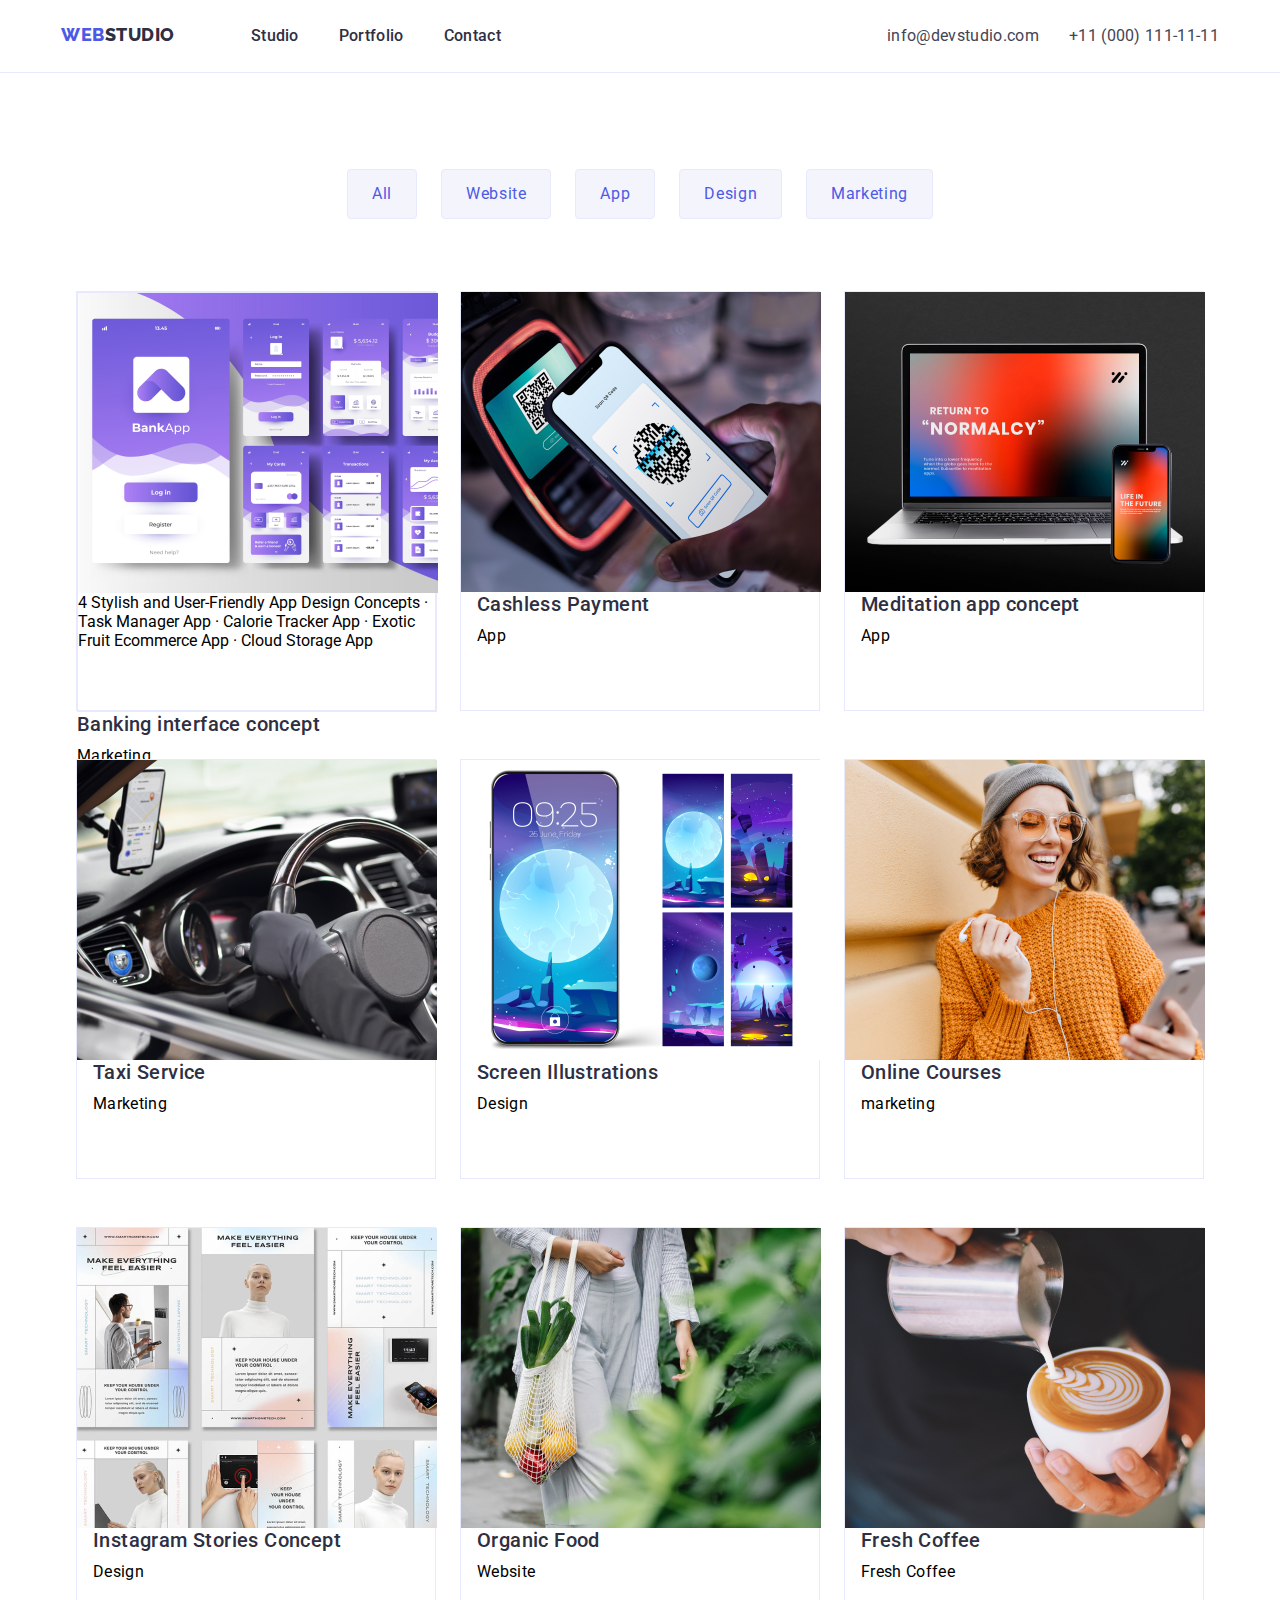
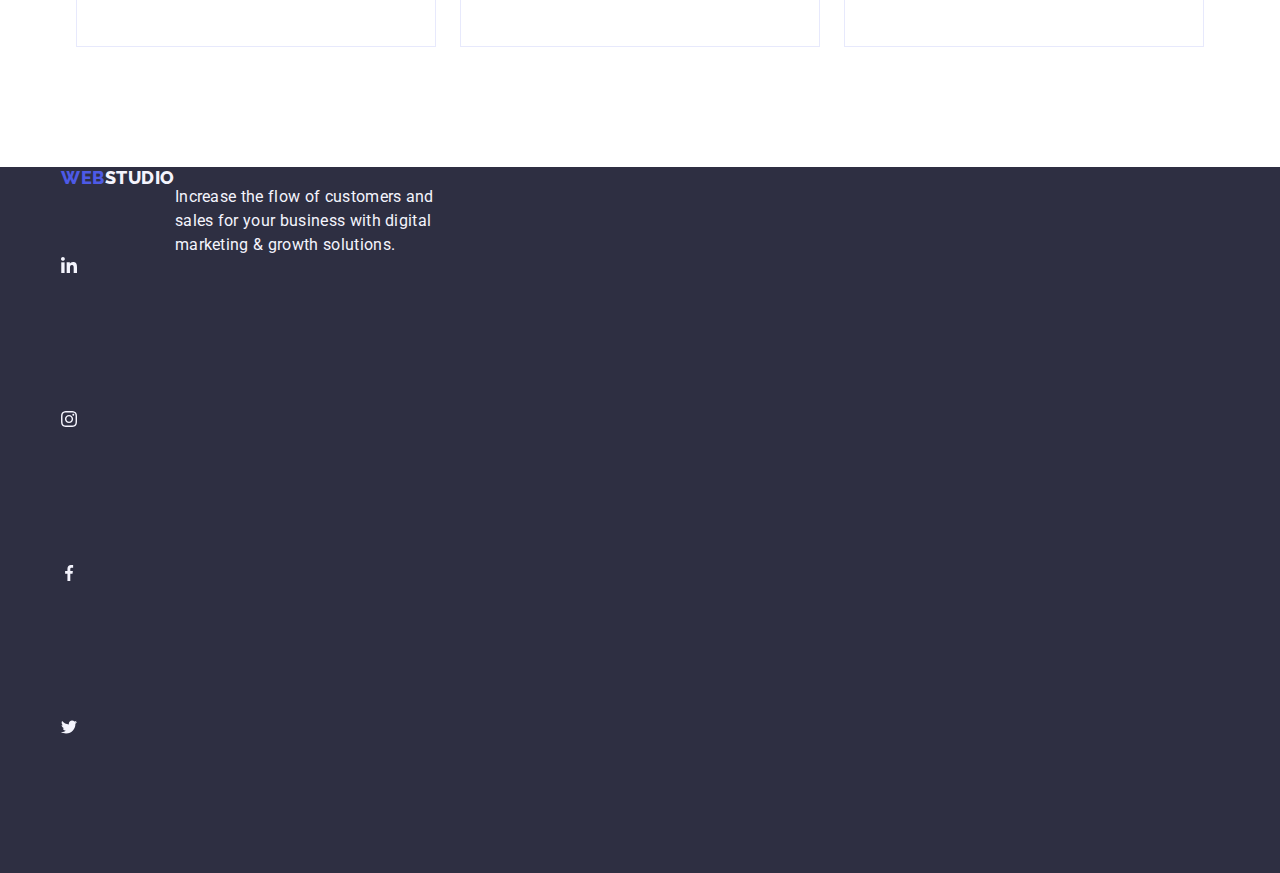
==== portfolio.html @ 11d5bf64 "customer img" ====
<!DOCTYPE html>
<html lang="en">
    <head>
        <meta charset="UTF-8">
        <meta name="web company" content="awesomewebsite">
        <link rel="preconnect" href="https://fonts.googleapis.com">
        <link rel="preconnect" href="https://fonts.gstatic.com" crossorigin>
        <link href="https://fonts.googleapis.com/css2?family=Raleway:wght@800&family=Roboto:wght@400;500;700;900&display=swap" rel="stylesheet">
        <link rel="stylesheet" href="./css/styles.css">
        <link rel="stylesheet" href="https://cdnjs.cloudflare.com/ajax/libs/modern-normalize/2.0.0/modern-normalize.min.css" integrity="sha512-4xo8blKMVCiXpTaLzQSLSw3KFOVPWhm/TRtuPVc4WG6kUgjH6J03IBuG7JZPkcWMxJ5huwaBpOpnwYElP/m6wg==" crossorigin="anonymous" referrerpolicy="no-referrer" />
        <title>webcompany</title>
    </head>
    <body>
        <header class="nav-bar">
            <div class="container navcontainer">
                <nav>
                    <a href="./index.html" class="logo"><span class="web">WEB</span>STUDIO</a>
                    <ul class="nav-list">
                        <li class="nav-item"><a class="nav-item-link" href="./index.html">studio</a></li>
                        <li class="nav-item"><a class="nav-item-link" href="./portfolio.html">portfolio</a></li>
                        <li class="nav-item"><a class="nav-item-link" href="/">contact</a></li>
                    </ul>
                </nav>
                <address class="address">
                    <ul class="address-list">
                        <li class="address-item"><a class="address-item-link" href="mailto:info@devstudio.com">info@devstudio.com</a></li>
                        <li class="address-item"><a class="address-item-link" href="tel:+11000111-11-11">+11 (000) 111-11-11</a></li>
                    </ul>
                </address>
            </div>   
        </header>
        <main>
            <section class="section filter">
                <div class="container">
                    <h2 hidden class="filter-title">filter</h2>
                    <ul class="filter-list">
                        <li class="filter-list-item"><button class="filter-list-item-button">All</button></li>
                        <li class="filter-list-item"><button class="filter-list-item-button">Website</button></li>
                        <li class="filter-list-item"><button class="filter-list-item-button">App</button></li>
                        <li class="filter-list-item"><button class="filter-list-item-button">Design</button></li>
                        <li class="filter-list-item"><button class="filter-list-item-button">Marketing</button></li>
                    </ul>
                </div>
            </section>
            <section class="section demo">
                <div class="container">
                    <ul class="demo-list">
                        <li class="demo-list-item">
                            <div class="demo-list-item">
                                <img class="demo-list-item-pictures" src="./images/imgbanking-app-concept.jpg" alt="banking imgbanking-app-concept">
                                <div class="portfolio-overlay-text">
                                <p>4 Stylish and User-Friendly App Design Concepts · Task Manager App · Calorie Tracker App · Exotic Fruit Ecommerce App · Cloud Storage App</p>
                                </div>
                            </div>
                            <div>
                                <h3 class="demo-list-item-title">Banking interface concept</h3>
                                <p class="demo-list-item-subtitle">Marketing</p>
                            </div>
                        </li>
                        <li class="demo-list-item">
                            <img class="demo-list-item-pictures" src="./images/imgcashless-payment.jpg" alt="cashless imgcashless-payment">
                            <div class="demo-list-item-card">
                                <h3 class="demo-list-item-title">Cashless Payment</h3>
                                <p class="demo-list-item-subtitle">App</p>
                            </div>
                        </li>
                        <li class="demo-list-item">
                            <img class="demo-list-item-pictures" src="./images/imgmeditation.jpg" alt="meditation imgmeditation">
                            <div class="demo-list-item-card">
                                <h3 class="demo-list-item-title">Meditation app concept</h3>
                                <p class="demo-list-item-subtitle">App</p>
                            </div>
                        </li>
                        <li class="demo-list-item">
                            <img class="demo-list-item-pictures" src="./images/imgtaxi-service.jpg" alt="Taxi imgtaxi-service">
                            <div class="demo-list-item-card">
                                <h3 class="demo-list-item-title">Taxi Service</h3>
                                <p class="demo-list-item-subtitle">Marketing</p>
                            </div>
                        </li>
                        <li class="demo-list-item">
                            <img class="demo-list-item-pictures" src="./images/imgscreen-illustrationx.jpg" alt="Screen imgscreen-illustrationx">
                            <div class="demo-list-item-card">
                                <h3 class="demo-list-item-title">Screen Illustrations</h3>
                                <p class="demo-list-item-subtitle">Design</p>
                            </div>   
                        </li>
                        <li class="demo-list-item">
                            <img class="demo-list-item-pictures" src="./images/imgonline-courses.jpg" alt="courses imgonline-courses">
                            <div class="demo-list-item-card">
                                <h3 class="demo-list-item-title">Online Courses</h3>
                                <p class="demo-list-item-subtitle">marketing</p>
                            </div>  
                        </li>
                        <li class="demo-list-item">
                            <img class="demo-list-item-pictures" src="./images/imginstagram-stories.jpg" alt="instagram imginstagram-stories">
                            <div class="demo-list-item-card">
                                <h3 class="demo-list-item-title">Instagram Stories Concept</h3>
                                <p class="demo-list-item-subtitle">Design</p>
                            </div>
                        </li>
                        <li class="demo-list-item">
                            <img class="demo-list-item-pictures" src="./images/imgorganic-food.jpg" alt="food imgorganic-food">
                            <div class="demo-list-item-card">
                                <h3 class="demo-list-item-title">Organic Food</h3>
                                <p class="demo-list-item-subtitle">Website</p>
                            </div>
                        </li>
                        <li class="demo-list-item">
                            <img class="demo-list-item-pictures" src="./images/imgfresh-coffee.jpg" alt="coffee imgfresh-coffee">
                            <div class="demo-list-item-card">
                                <h3 class="demo-list-item-title">Fresh Coffee</h3>
                                <p class="demo-list-item-subtitle">Fresh Coffee</p>
                            </div>
                        </li>
                    </ul>
                </div>
            </section>
        </main>
        <footer>
            <div class="container footer-container">
                <a href="/index.html" class="logo-lower"><span class="web">WEB</span>STUDIO</a>
                <p class="footer-content">Increase the flow of customers and sales for your business with digital marketing & growth solutions.</p>
            </div>
            <div class="container footer-container-socialmedia">
                <div class="container footer-container-socialmedia">
                    <ul class="icon-list-item-icon">
                        <li><svg class="icon-list-item-icon socmed-icon linkedin"><use href="./images/icons.svg#linkedin"></use></svg></li>
                        <li><svg class="icon-list-item-icon socmed-icon instagram"><use href="./images/icons.svg#instagram"></use></svg></li>
                        <li><svg class="icon-list-item-icon socmed-icon facebook"><use href="./images/icons.svg#facebook"></use></svg></li>
                        <li><svg class="icon-list-item-icon socmed-icon twitter"><use href="./images/icons.svg#twitter"></use></svg></li>
                    </ul>
                </div>
        </footer>
    </body>
</html>
---- css/styles.css ----
*,*::before,*::after {
    margin: 0px;
    padding: 0px;
    border: 0px;
    box-sizing: border-box;}
:root {
    --iris:#4D5AE5;
    --ocean:#404BBF;
    --navyblue:#2E2F42;
    --green:#31D0AA;
    --slate:#434455;
    --light-slate:#8E8F99;
    --cornflower:#E7E9FC;
    --cloud:#F4F4FD;
    --navy-blue-modal:#2E2F4266;
    --grey:#2E2F42B2;
    --white:#FFFFFF;
    --dairy:#FCFCFC;}
body {
    font-family: 'roboto',sans-serif;}
nav {
    display: flex;
    gap: 76px;
}
address {
    font-style: normal}
ul {
    list-style-type: none;
    margin: 0;
    padding: 0;}
button {
    font-family: inherit;
    border:unset;
    outline: none;
    cursor: pointer;}
img {
    display: block;}
a {
    text-decoration: none;}
.container {
    width: 1158px;
    margin: 0 auto;}
section {
    padding-bottom: 120px;}
.logo {
    color: var(--navyblue);
    font-family: 'Raleway',sans-serif;
    font-size: 18px;
    font-style: normal;
    font-weight: 800;
    line-height: 21px; /* 116.667% */
    letter-spacing: 0.54px;
    text-transform: uppercase;}
.logo-lower {
    color: var(--cloud);
    font-family: 'Raleway',sans-serif;
    font-size: 18px;
    font-style: normal;
    font-weight: 800;
    line-height: 21px; /* 116.667% */
    letter-spacing: 0.54px;
    text-transform: uppercase;}
.web {
    color: var(--iris)}
.nav-bar {
    padding: 24px;
    border-bottom: 1px solid var(--cornflower);
}
.navcontainer {
    display: flex;
    justify-content: space-between;

}
.nav-list {
    display:inline-flex;
    gap: 40px;
}
 .nav-item {
    text-transform: capitalize;}
.nav-item-link:hover, .nav-item-link:focus, .nav-item-link:active, .address-item-link:hover, .address-item-link:focus, .address-item-link:active {
    color: var(--ocean);}
.nav-item-link {
    color: var(--navyblue);
    font-size: 16px;
    font-weight: 500;
    line-height: 24px; /* 150% */
    letter-spacing: 0.32px;}
.address-list {
    display:inline-flex;
    gap: 30px;
}
.address-item-link {
    color: var(--slate);
    font-size: 16px;
    line-height: 24px; /* 150% */
    letter-spacing: 0.32px;}
.section-hero {
    display:flex;
    background-image: url("/images/hero-bg.jpeg");
    background-size: 100%;
    background-repeat: no-repeat;
    background-position: center;
    flex-shrink: 0;
    padding: 120px;
}
.hero-title {
    color: var(--white);
    text-align: center;
    font-size: 56px;
    font-weight: 700;
    line-height: 60px; /* 107.143% */
    letter-spacing: 1.12px;
    margin-bottom: 48px;}
.hero-button{
    display:block;
    margin: 0 auto;
    background: var(--iris);
    color: var(--white);
    font-size: 16px;
    line-height: 24px;
    letter-spacing: 0.64px;
    cursor: pointer;
    border-radius: 4px;
    box-shadow: 0px 4px 4px 0px rgba(0, 0, 0, 0.15);
    padding : 16px 32px}
.hero-button:hover {
    background-color: var(--ocean);}
.hero-button:focus {
    background-color: var(--ocean);}
.feature-section {
    width: 1440px;
    height: 2592px;
    padding-top:120px;
}
.features-list {
    margin-top: 120px;
    display: flex;
    justify-content: space-between;
    gap: 8px;

}
.features-list-item{
    width: 264px;
    flex-direction: column;
    align-items: flex-start;
}
.features-list-item-container{
    background-color: var(--cloud);
    display: flex;
    justify-content: center;
    align-items: center;
    width: 264px;
    height: 112px;
    flex-shrink: 0;
    gap: 8px;
    border-radius: 4px;
}
.features-list-item-icon {
    width: 64px;
    height: 64px;
    background-color: var(--cloud);
}
.features-list-item-title, .ourteam-list-item-title, .demo-list-item-title {
    color: var(--navyblue);
    font-size: 20px;
    font-weight: 500;
    line-height: 24px; /* 120% */
    letter-spacing: 0.4px;
    margin-bottom: 8px;
}
.features-list-item-subtitle, .ourteam-list-item-subtitle, .demo-list-item-subtitle {
    color: var(--slate);
    font-size: 16px;
    line-height: 24px; /* 150% */
    letter-spacing: 0.32px;
}
.section-services {
    width: 1440px;
    padding: 120px;
}
.services-title {
    color: var(--navyblue);
    text-align: center;
    font-size: 36px;
    font-weight: 700;
    line-height: 40px; /* 111.111% */
    letter-spacing: 0.72px;
    text-transform: capitalize;
}
.services-list-pictures {
    display: flex;
    justify-content: space-between;
    gap: 24px;
    margin-top: 112px;
}
.services-list-pictures-item {
    width: 360px;
    height: 300px;
}
.ourteam {
    background-color: var(--cloud);
    padding: 120px;
}
.ourteam-title {
    color: var(--navyblue);
    text-align: center;
    font-size: 36px;
    font-weight: 700;
    line-height: 40px; /* 111.111% */
    letter-spacing: 0.72px;
    text-transform: capitalize;
}
.ourteam-list {
    display: flex;
    justify-content: space-between;
    margin-top: 72px;
    gap: 24px;
}
.ourteam-list-item-card {
    display: flex;
    flex-direction: column;
    justify-content: center;
    align-items: center;
    gap: 8px;
    padding-top: 32px;
    padding-bottom: 32px;
    border-radius: 0px 0px 4px 4px;
}
.ourteam-list-item{
    background-color: var(--white);
}
.ourteam-list-item-icon{
    display:flex;
    justify-content: space-evenly;
    width: 264px;
    margin-top: 24px;
    
}
.ourteam-list-item-icon-socmed-icon-svg{
    display:flex;
    justify-content: center;
    align-items: center;
    background-color: var(--iris);
    flex-shrink: 0;
    width: 40px;
    height: 40px;
    border-radius: 50%;
}
.ourteam-list-item-icon-socmed-icon-svg:hover{
    background-color: var(--ocean);
}
.ourteam-list-item-icon-socmed-icon{
    display: flex;
    justify-content: center;
    align-items: center;
    width: 16px;
    height: 16px;
}
.ourcustomers-title {
    color: var(--navyblue);
    text-align: center;
    font-size: 36px;
    font-weight: 700;
    line-height: 40px; /* 111.111% */
    letter-spacing: 0.72px;
    text-transform: capitalize;
}
.ourcustomers-list-item {
    display: inline;
    justify-content: space-between;
    margin-top: 72px;
    gap: 24px;
    background-color: var(--cloud);
}
.ourcustomers-list-item-icons{
    width: 188px;
    height: 66px;
    background-color: var(--navy-blue-modal);

}
.filter {
    padding: 96px 0 72px;
}
.filter-list {
    text-transform: capitalize;
    list-style-type: none;
    display:flex;
    align-content: center;
    justify-content: center;
    gap: 24px;
}
.filter-list-item button{
    background-color: var(--cloud);
    color: var(--iris);
    font-size: 16px;
    line-height: 24px;
    letter-spacing: 0.64px;
    padding: 12px 24px;
    cursor: pointer;
    border: 1px solid var(--cornflower);
    border-radius: 4px;
    box-shadow: black;
}
.filter-list-item button:hover, .filter-list-item .hero-button:focus {
    background-color: var(--ocean);
    color: var(--white);
    border: 1px solid var(--ocean);
}
.demo {
    background-color: var(--white)
    padding-top 0;
}
.demo-list {
    display: flex;
    flex-wrap: wrap;
    justify-content: center;
    column-gap: 24px;
    row-gap: 48px;

}
.demo-list-item {
    width: 360px;
    height: 420px;
    padding-bottom: 0px;
    gap: 32px;
    flex-shrink: 0;
    border: 1px solid var(--cornflower);
}
.demo-list-item-card{
    background-color: var(--white);
    flex-direction: column;
    align-items: flex-start;
    align-self: stretch;
    padding: 0 16px;

}
.demo-list-item-pictures {
    width: 360px;
}
.portfolio-overlay-text::before{

}
.portfolio-overlay-text::after{
    
}
.demo-list-item-subtitle {
    color: var(--SLATE);
    font-size: 16px;
    font-weight: 400;
    line-height: 24px; /* 150% */
    letter-spacing: 0.32px;
}
footer {
    margin: 100px o;
    background-color: var(--navyblue);
}
.footer-container {
    display:flex;
    flex-shrink: 0;
}
.footer-content {
    width: 264px;
    margin-top: 17.5px;
    color: var(--cloud);
    font-size: 16px;
    line-height: 24px; /* 150% */
    letter-spacing: 0.32px;
}
.footer-content-right{
    padding-left:120px;
    width: 264px;
    margin-top: 17.5px;
    color: var(--cloud);
    font-size: 16px;
    line-height: 24px; /* 150% */
    letter-spacing: 0.32px;
}
.footer-icon-list-item-icon{
    display:flex;
    justify-content: space-evenly;
    width: 264px;
    margin-top: 24px;
}
.footer-icon-list-item-icon-svg{
    display:flex;
    justify-content: center;
    align-items: center;
    background-color: var(--iris);
    flex-shrink: 0;
    width: 40px;
    height: 40px;
    border-radius: 50%;
}
.footer-list-item-icon-socmed-icon{
    background-color: var(--iris);
    width: 16px;
    height: 16px;
    flex-shrink: 0;
}
.footer-list-item-icon-socmed-icon:hover{
    background-color: var(--green);
}
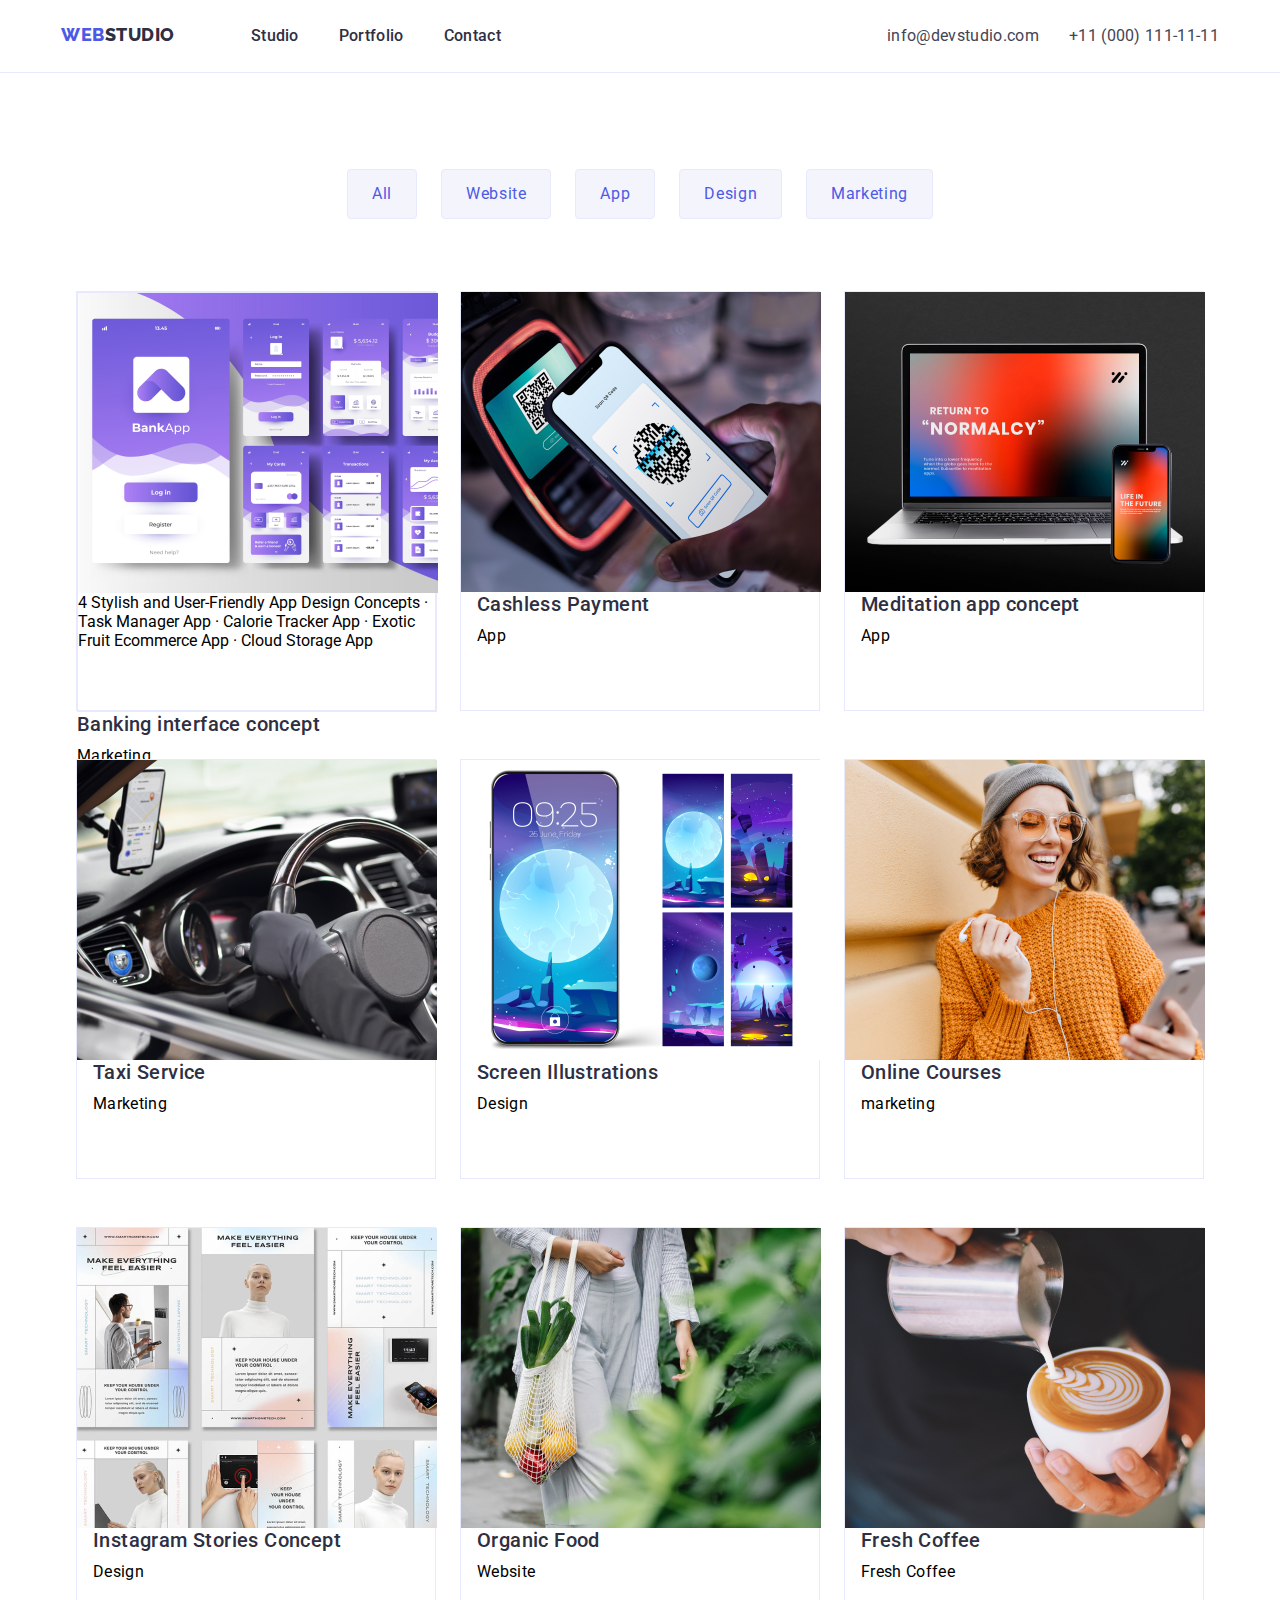
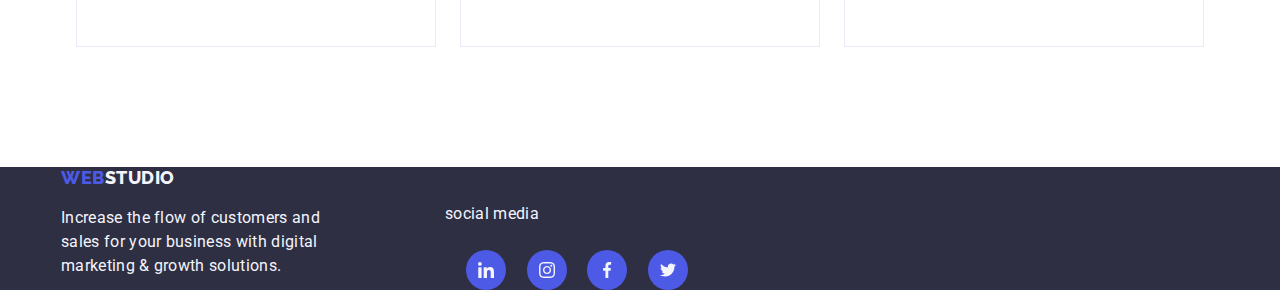
==== commit 177f7ed4: "footer img fix" ====
--- a/portfolio.html
+++ b/portfolio.html
@@ -119,18 +119,21 @@
         </main>
         <footer>
             <div class="container footer-container">
-                <a href="/index.html" class="logo-lower"><span class="web">WEB</span>STUDIO</a>
-                <p class="footer-content">Increase the flow of customers and sales for your business with digital marketing & growth solutions.</p>
+                <div class="footer-content-left">                
+                    <a href="/index.html" class="logo-lower"><span class="web">WEB</span>STUDIO</a>
+                    <p class="footer-content">Increase the flow of customers and sales for your business with digital marketing & growth solutions.</p>
+                </div>
+                <div class="footer-content-right">
+                    <p class="footer-content content-right">social media</p>
+                    <ul class="footer-icon-list-item-icon">
+                        <li><div class="footer-icon-list-item-icon-svg linkedin"><svg class="footer-list-item-icon-socmed-icon linkedin"><use href="./images/icons.svg#linkedin"></use></svg></div></li>
+                        <li><div class="footer-icon-list-item-icon-svg instagram"><svg class="footer-list-item-icon-socmed-icon instagram"><use href="./images/icons.svg#instagram"></use></svg></div></li>
+                        <li><div class="footer-icon-list-item-icon-svg facebook"><svg class="footer-list-item-icon-socmed-icon facebook"><use href="./images/icons.svg#facebook"></use></svg></div></li>
+                        <li><div class="footer-icon-list-item-icon-svg twitter"><svg class="footer-list-item-icon-socmed-icon twitter"><use href="./images/icons.svg#twitter"></use></svg></div></li>
+                    </ul>
+    
+                </div>
             </div>
-            <div class="container footer-container-socialmedia">
-                <div class="container footer-container-socialmedia">
-                    <ul class="icon-list-item-icon">
-                        <li><svg class="icon-list-item-icon socmed-icon linkedin"><use href="./images/icons.svg#linkedin"></use></svg></li>
-                        <li><svg class="icon-list-item-icon socmed-icon instagram"><use href="./images/icons.svg#instagram"></use></svg></li>
-                        <li><svg class="icon-list-item-icon socmed-icon facebook"><use href="./images/icons.svg#facebook"></use></svg></li>
-                        <li><svg class="icon-list-item-icon socmed-icon twitter"><use href="./images/icons.svg#twitter"></use></svg></li>
-                    </ul>
-                </div>
         </footer>
     </body>
 </html>
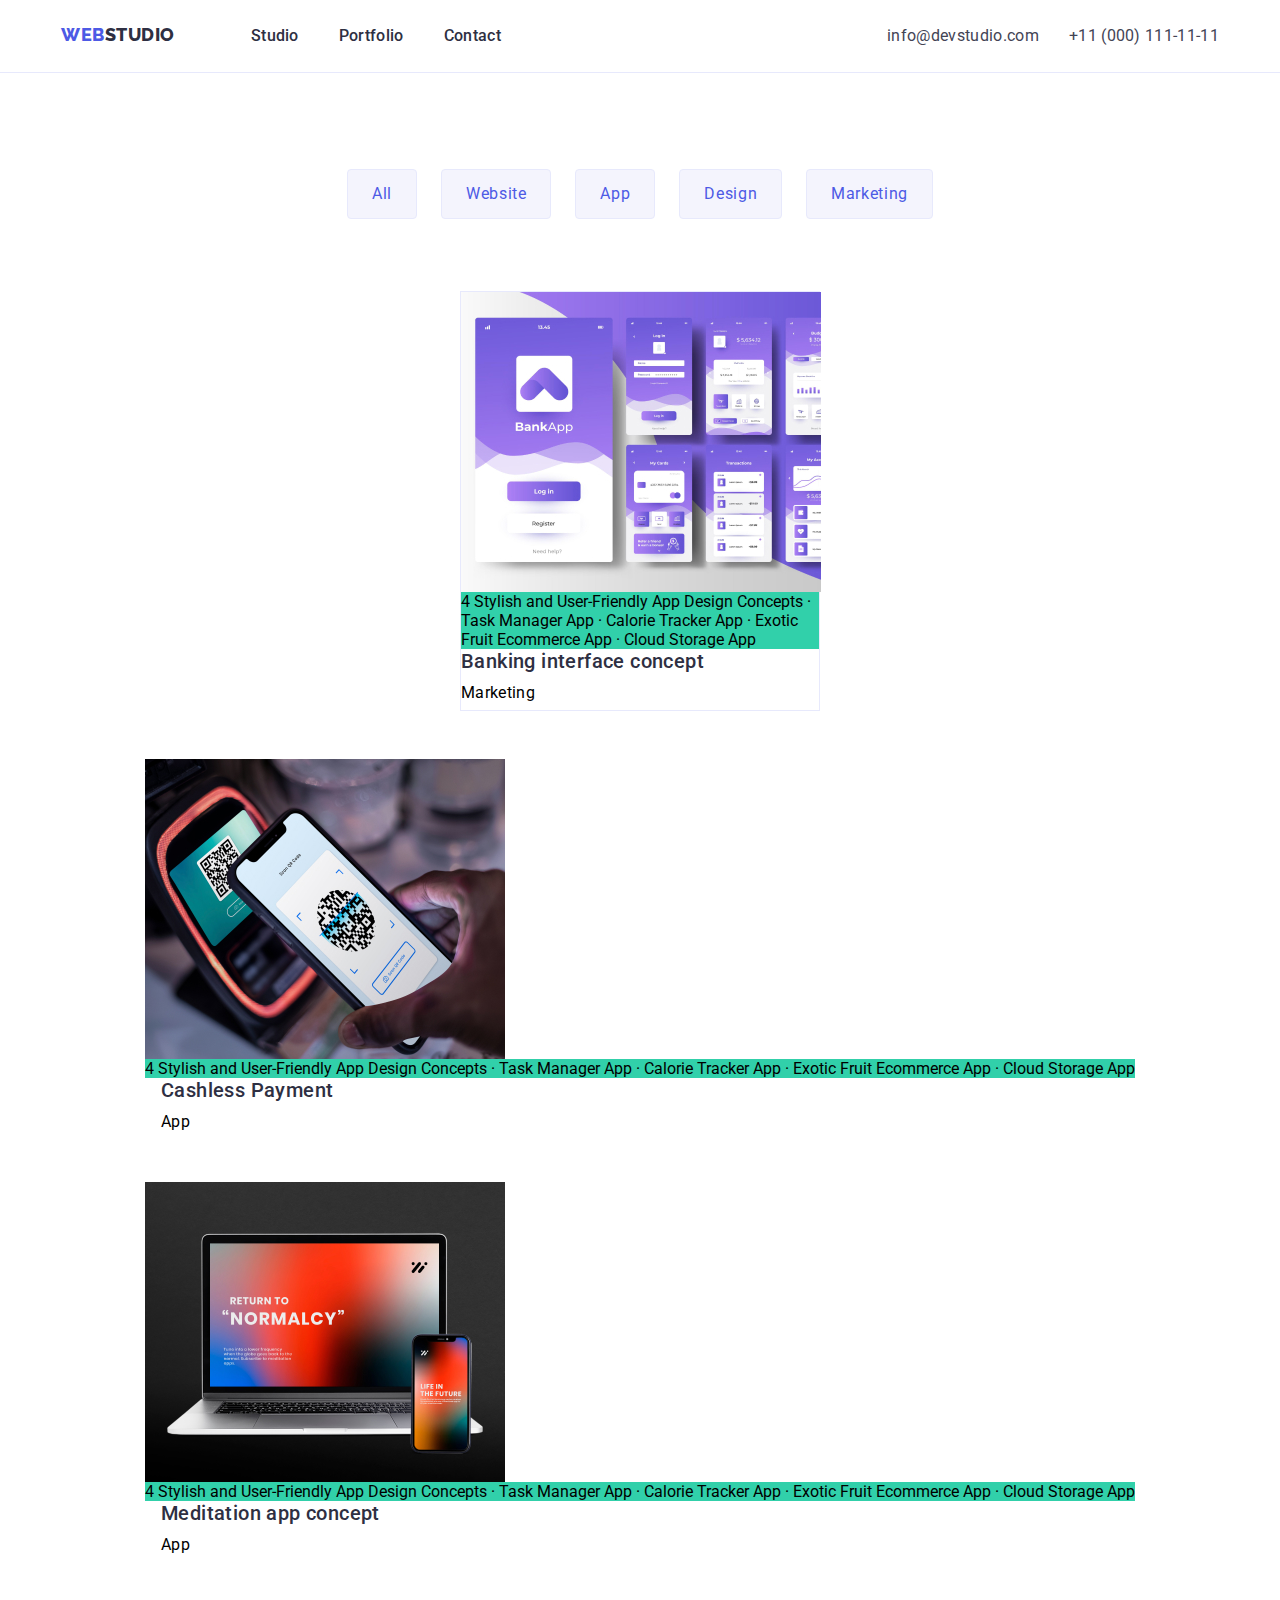
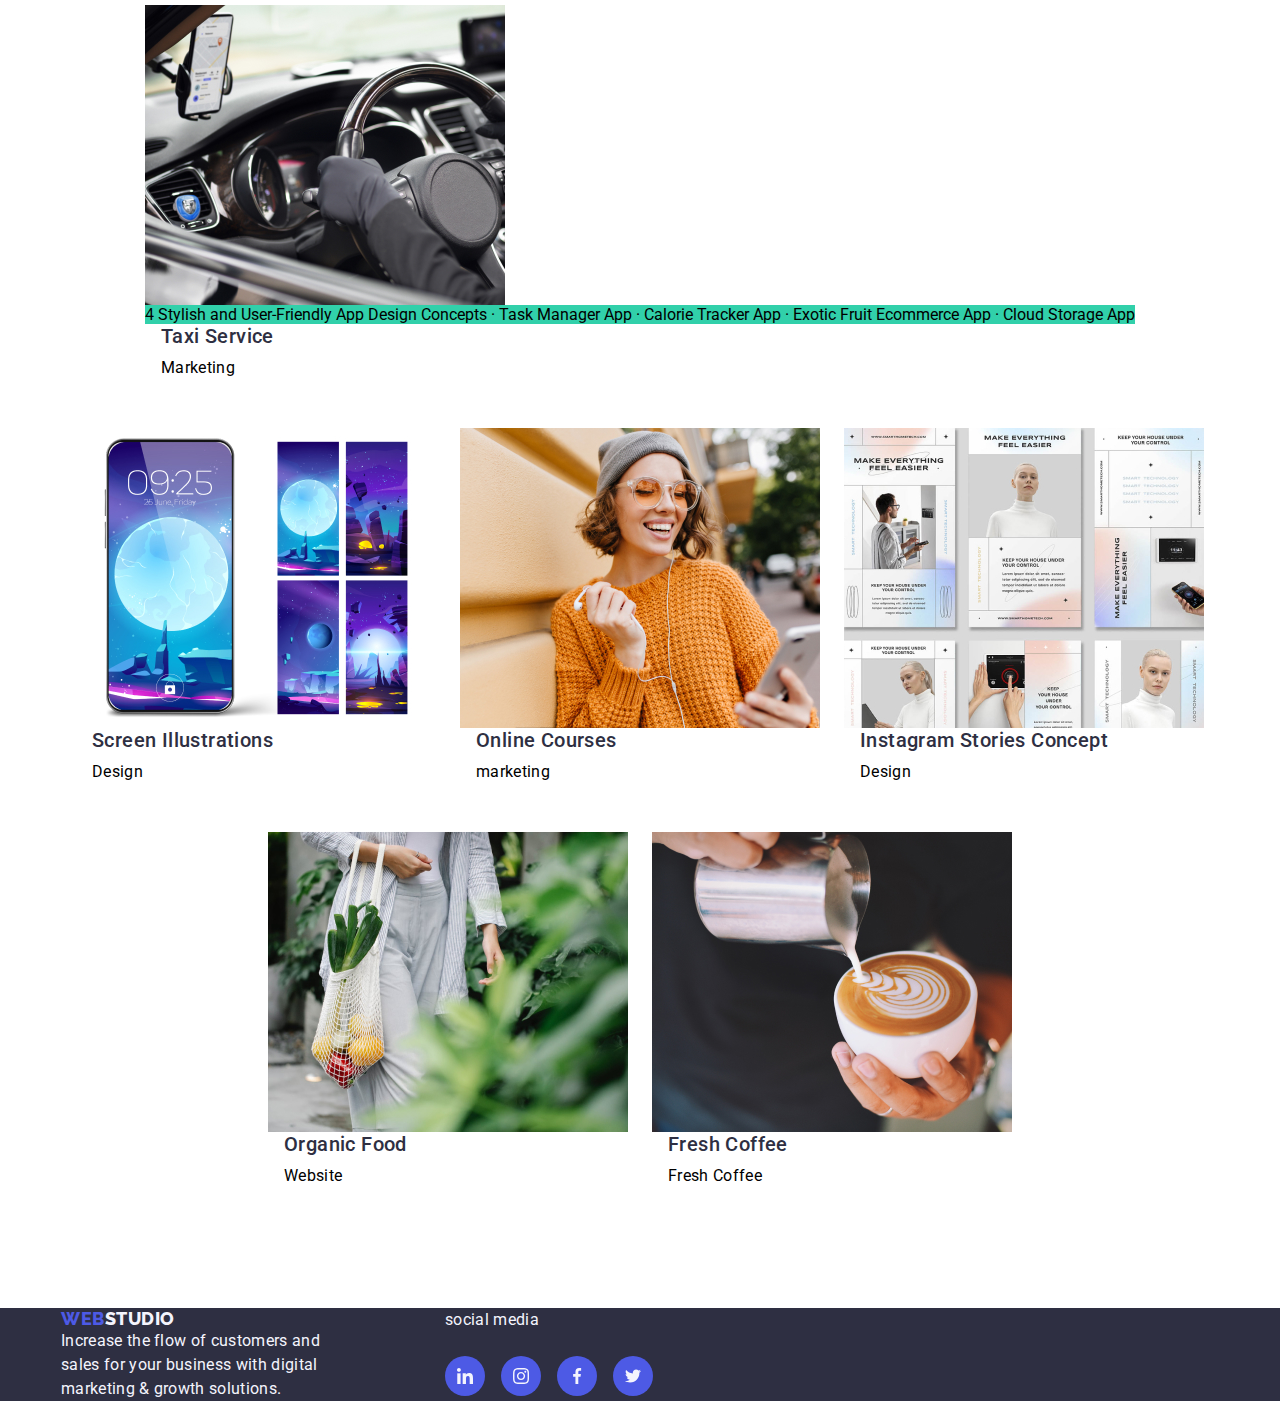
==== commit 34067606: "fix svg files" ====
--- a/portfolio.html
+++ b/portfolio.html
@@ -46,67 +46,77 @@
                 <div class="container">
                     <ul class="demo-list">
                         <li class="demo-list-item">
-                            <div class="demo-list-item">
+                            <div class="demo-list-item-list">
                                 <img class="demo-list-item-pictures" src="./images/imgbanking-app-concept.jpg" alt="banking imgbanking-app-concept">
                                 <div class="portfolio-overlay-text">
-                                <p>4 Stylish and User-Friendly App Design Concepts · Task Manager App · Calorie Tracker App · Exotic Fruit Ecommerce App · Cloud Storage App</p>
+                                    <p>4 Stylish and User-Friendly App Design Concepts · Task Manager App · Calorie Tracker App · Exotic Fruit Ecommerce App · Cloud Storage App</p>
                                 </div>
-                            </div>
                             <div>
                                 <h3 class="demo-list-item-title">Banking interface concept</h3>
                                 <p class="demo-list-item-subtitle">Marketing</p>
                             </div>
                         </li>
-                        <li class="demo-list-item">
+                        <li class="demo-list-item-list">
                             <img class="demo-list-item-pictures" src="./images/imgcashless-payment.jpg" alt="cashless imgcashless-payment">
+                            <div class="portfolio-overlay-text">
+                                <p>4 Stylish and User-Friendly App Design Concepts · Task Manager App · Calorie Tracker App · Exotic Fruit Ecommerce App · Cloud Storage App</p>
+                            </div>
                             <div class="demo-list-item-card">
                                 <h3 class="demo-list-item-title">Cashless Payment</h3>
                                 <p class="demo-list-item-subtitle">App</p>
                             </div>
                         </li>
-                        <li class="demo-list-item">
+                        <li class="demo-list-item-list">
                             <img class="demo-list-item-pictures" src="./images/imgmeditation.jpg" alt="meditation imgmeditation">
+                            <div class="portfolio-overlay-text">
+                                <p>4 Stylish and User-Friendly App Design Concepts · Task Manager App · Calorie Tracker App · Exotic Fruit Ecommerce App · Cloud Storage App</p>
+                            </div>
+
                             <div class="demo-list-item-card">
                                 <h3 class="demo-list-item-title">Meditation app concept</h3>
                                 <p class="demo-list-item-subtitle">App</p>
                             </div>
                         </li>
-                        <li class="demo-list-item">
+                        <li class="demo-list-item-list">
                             <img class="demo-list-item-pictures" src="./images/imgtaxi-service.jpg" alt="Taxi imgtaxi-service">
+                            <div class="portfolio-overlay-text">
+                                <p>4 Stylish and User-Friendly App Design Concepts · Task Manager App · Calorie Tracker App · Exotic Fruit Ecommerce App · Cloud Storage App</p>
+                            </div>
+
                             <div class="demo-list-item-card">
                                 <h3 class="demo-list-item-title">Taxi Service</h3>
                                 <p class="demo-list-item-subtitle">Marketing</p>
                             </div>
                         </li>
-                        <li class="demo-list-item">
+                        <li class="demo-list-item-list">
                             <img class="demo-list-item-pictures" src="./images/imgscreen-illustrationx.jpg" alt="Screen imgscreen-illustrationx">
                             <div class="demo-list-item-card">
                                 <h3 class="demo-list-item-title">Screen Illustrations</h3>
                                 <p class="demo-list-item-subtitle">Design</p>
                             </div>   
                         </li>
-                        <li class="demo-list-item">
+                        <li class="demo-list-item-list">
                             <img class="demo-list-item-pictures" src="./images/imgonline-courses.jpg" alt="courses imgonline-courses">
                             <div class="demo-list-item-card">
                                 <h3 class="demo-list-item-title">Online Courses</h3>
                                 <p class="demo-list-item-subtitle">marketing</p>
                             </div>  
                         </li>
-                        <li class="demo-list-item">
+                        <li class="demo-list-item-list">
                             <img class="demo-list-item-pictures" src="./images/imginstagram-stories.jpg" alt="instagram imginstagram-stories">
                             <div class="demo-list-item-card">
                                 <h3 class="demo-list-item-title">Instagram Stories Concept</h3>
                                 <p class="demo-list-item-subtitle">Design</p>
                             </div>
                         </li>
-                        <li class="demo-list-item">
+                        <li class="demo-list-item-list">
                             <img class="demo-list-item-pictures" src="./images/imgorganic-food.jpg" alt="food imgorganic-food">
                             <div class="demo-list-item-card">
                                 <h3 class="demo-list-item-title">Organic Food</h3>
                                 <p class="demo-list-item-subtitle">Website</p>
                             </div>
                         </li>
-                        <li class="demo-list-item">
+                        <li class="demo-list-item-list">
                             <img class="demo-list-item-pictures" src="./images/imgfresh-coffee.jpg" alt="coffee imgfresh-coffee">
                             <div class="demo-list-item-card">
                                 <h3 class="demo-list-item-title">Fresh Coffee</h3>
--- a/css/styles.css
+++ b/css/styles.css
@@ -75,7 +75,7 @@
     display:inline-flex;
     gap: 40px;
 }
- .nav-item {
+.nav-item {
     text-transform: capitalize;}
 .nav-item-link:hover, .nav-item-link:focus, .nav-item-link:active, .address-item-link:hover, .address-item-link:focus, .address-item-link:active {
     color: var(--ocean);}
@@ -96,7 +96,7 @@
     letter-spacing: 0.32px;}
 .section-hero {
     display:flex;
-    background-image: url("/images/hero-bg.jpeg");
+    background-image:linear-gradient(rgba(46, 47, 66, 0.7), rgba(46, 47, 66, 0.7)), url("/images/hero-bg.jpeg");
     background-size: 100%;
     background-repeat: no-repeat;
     background-position: center;
@@ -266,17 +266,24 @@
     text-transform: capitalize;
 }
 .ourcustomers-list-item {
-    display: inline;
-    justify-content: space-between;
+    display: inline-block;
+    align-items: center;
+    width: 188px;
+    height: 88px;
     margin-top: 72px;
     gap: 24px;
-    background-color: var(--cloud);
+    border-radius: 4px;
+    border: 1px solid var(--light-slate);
+
 }
 .ourcustomers-list-item-icons{
-    width: 188px;
-    height: 66px;
-    background-color: var(--navy-blue-modal);
-
+    display:block;
+    width: 104px;
+    height: 56px;
+    margin-top: 16px;
+    margin-left: 32px;
+    margin-right: 32px;
+    margin-bottom: 16px;
 }
 .filter {
     padding: 96px 0 72px;
@@ -337,11 +344,12 @@
 .demo-list-item-pictures {
     width: 360px;
 }
-.portfolio-overlay-text::before{
-
+
+.portfolio-overlay-text{
+    background: var(--green);
 }
 .portfolio-overlay-text::after{
-    
+
 }
 .demo-list-item-subtitle {
     color: var(--SLATE);
@@ -360,16 +368,14 @@
 }
 .footer-content {
     width: 264px;
-    margin-top: 17.5px;
     color: var(--cloud);
     font-size: 16px;
     line-height: 24px; /* 150% */
     letter-spacing: 0.32px;
 }
 .footer-content-right{
-    padding-left:120px;
-    width: 264px;
-    margin-top: 17.5px;
+    margin-left:120px;
+    width: 264px;
     color: var(--cloud);
     font-size: 16px;
     line-height: 24px; /* 150% */
@@ -377,7 +383,7 @@
 }
 .footer-icon-list-item-icon{
     display:flex;
-    justify-content: space-evenly;
+    gap: 16px;
     width: 264px;
     margin-top: 24px;
 }
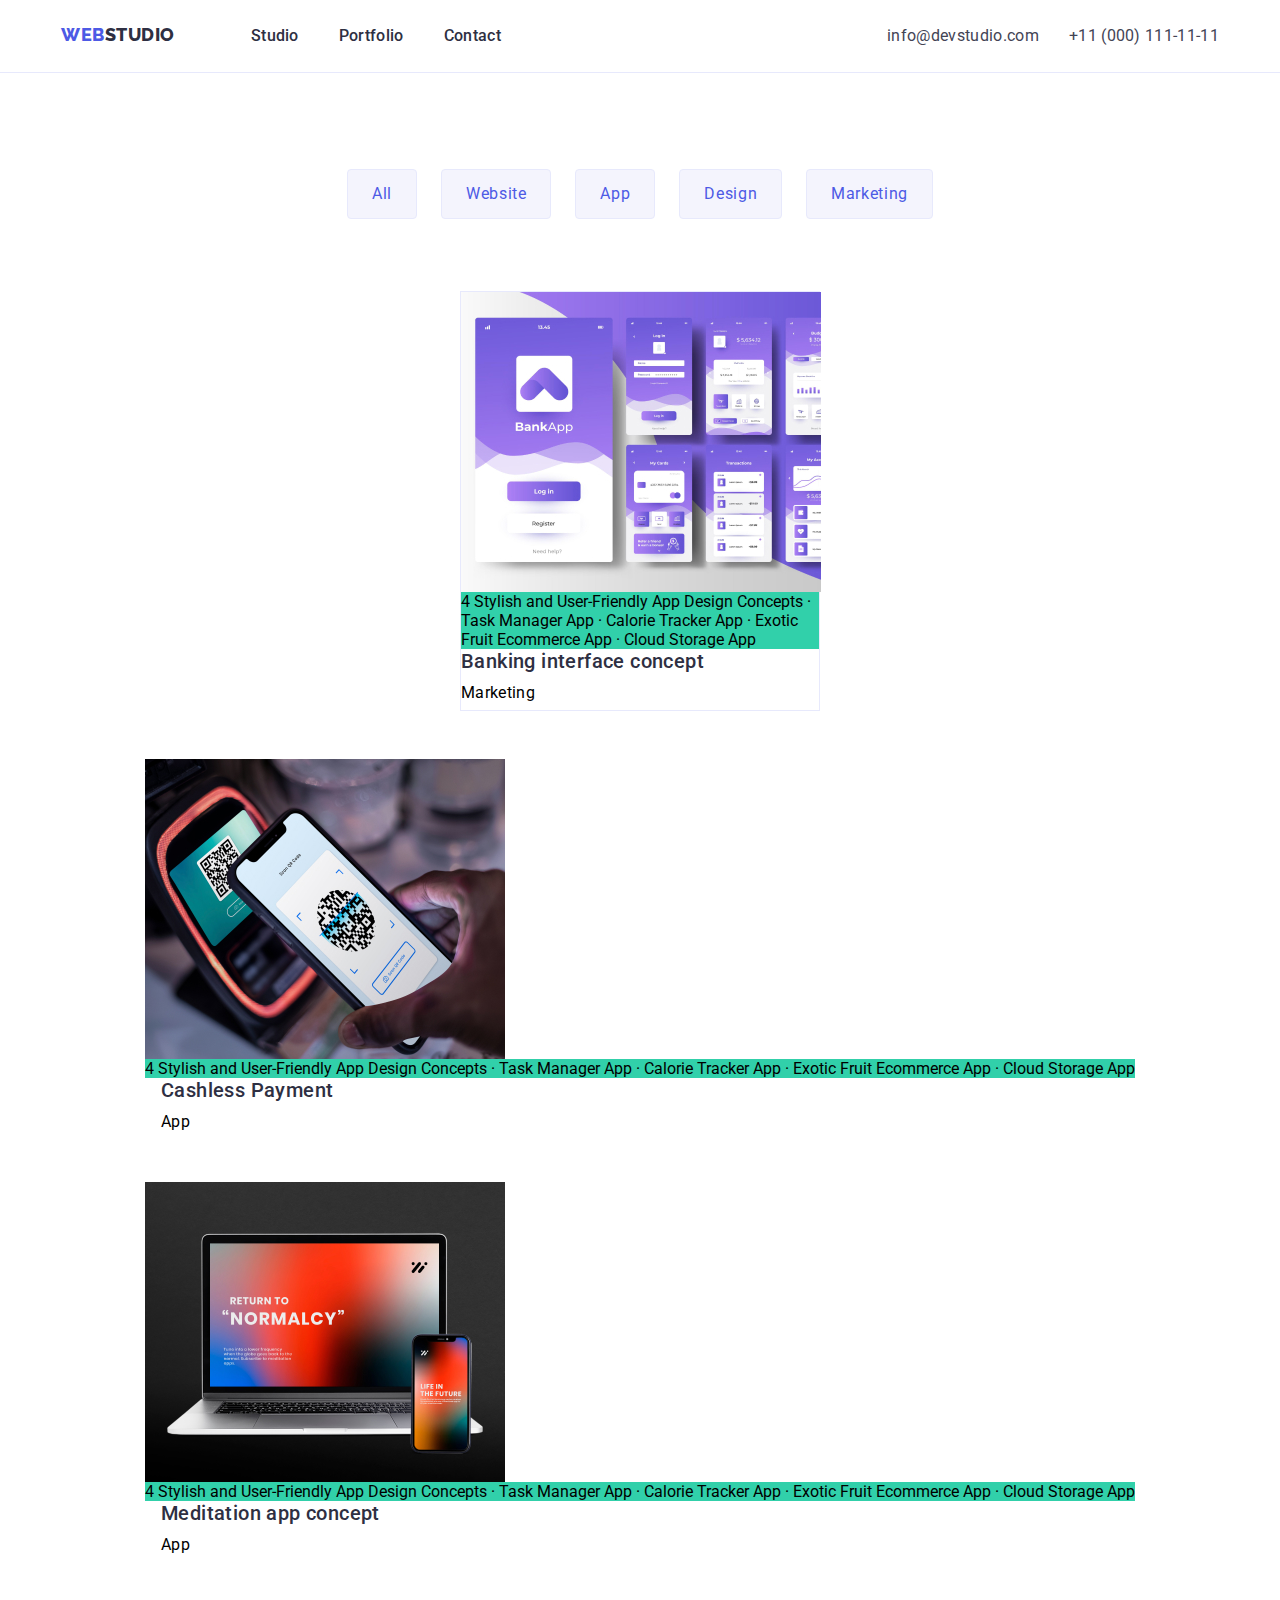
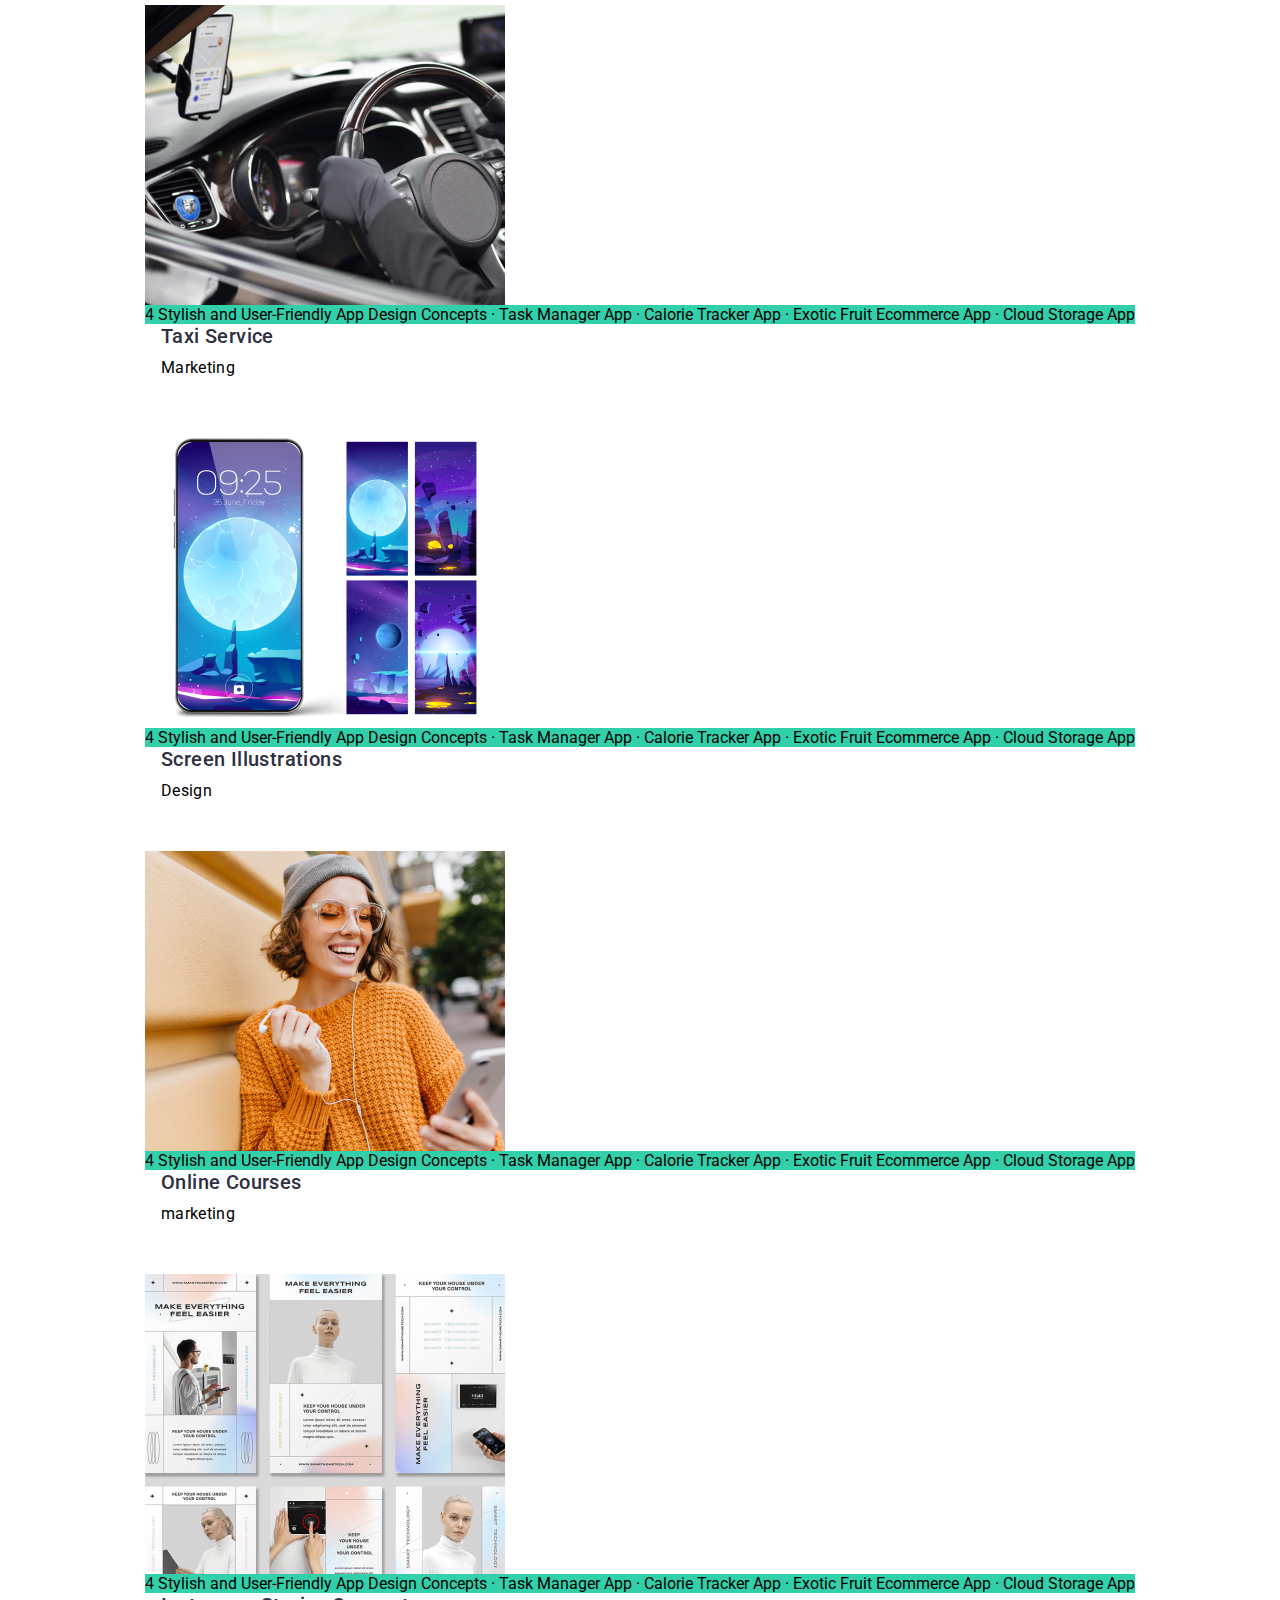
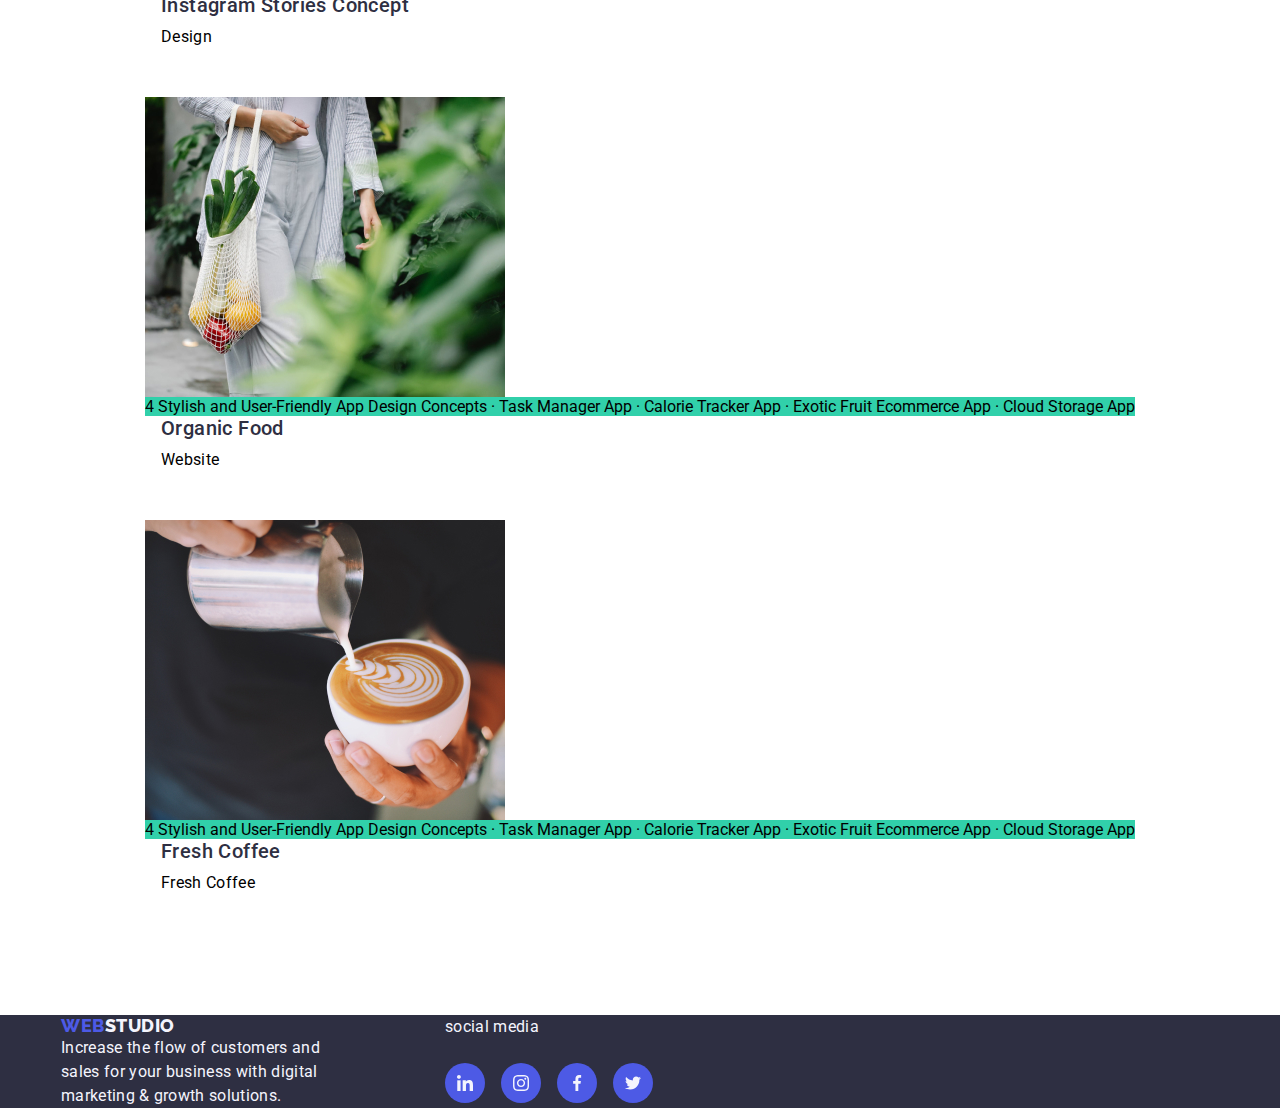
==== commit 95c56d93: "psuedo element for portfolio marked up" ====
--- a/portfolio.html
+++ b/portfolio.html
@@ -71,7 +71,6 @@
                             <div class="portfolio-overlay-text">
                                 <p>4 Stylish and User-Friendly App Design Concepts · Task Manager App · Calorie Tracker App · Exotic Fruit Ecommerce App · Cloud Storage App</p>
                             </div>
-
                             <div class="demo-list-item-card">
                                 <h3 class="demo-list-item-title">Meditation app concept</h3>
                                 <p class="demo-list-item-subtitle">App</p>
@@ -82,7 +81,6 @@
                             <div class="portfolio-overlay-text">
                                 <p>4 Stylish and User-Friendly App Design Concepts · Task Manager App · Calorie Tracker App · Exotic Fruit Ecommerce App · Cloud Storage App</p>
                             </div>
-
                             <div class="demo-list-item-card">
                                 <h3 class="demo-list-item-title">Taxi Service</h3>
                                 <p class="demo-list-item-subtitle">Marketing</p>
@@ -90,6 +88,9 @@
                         </li>
                         <li class="demo-list-item-list">
                             <img class="demo-list-item-pictures" src="./images/imgscreen-illustrationx.jpg" alt="Screen imgscreen-illustrationx">
+                            <div class="portfolio-overlay-text">
+                                <p>4 Stylish and User-Friendly App Design Concepts · Task Manager App · Calorie Tracker App · Exotic Fruit Ecommerce App · Cloud Storage App</p>
+                            </div>
                             <div class="demo-list-item-card">
                                 <h3 class="demo-list-item-title">Screen Illustrations</h3>
                                 <p class="demo-list-item-subtitle">Design</p>
@@ -97,6 +98,9 @@
                         </li>
                         <li class="demo-list-item-list">
                             <img class="demo-list-item-pictures" src="./images/imgonline-courses.jpg" alt="courses imgonline-courses">
+                            <div class="portfolio-overlay-text">
+                                <p>4 Stylish and User-Friendly App Design Concepts · Task Manager App · Calorie Tracker App · Exotic Fruit Ecommerce App · Cloud Storage App</p>
+                            </div>
                             <div class="demo-list-item-card">
                                 <h3 class="demo-list-item-title">Online Courses</h3>
                                 <p class="demo-list-item-subtitle">marketing</p>
@@ -104,6 +108,9 @@
                         </li>
                         <li class="demo-list-item-list">
                             <img class="demo-list-item-pictures" src="./images/imginstagram-stories.jpg" alt="instagram imginstagram-stories">
+                            <div class="portfolio-overlay-text">
+                                <p>4 Stylish and User-Friendly App Design Concepts · Task Manager App · Calorie Tracker App · Exotic Fruit Ecommerce App · Cloud Storage App</p>
+                            </div>
                             <div class="demo-list-item-card">
                                 <h3 class="demo-list-item-title">Instagram Stories Concept</h3>
                                 <p class="demo-list-item-subtitle">Design</p>
@@ -111,6 +118,9 @@
                         </li>
                         <li class="demo-list-item-list">
                             <img class="demo-list-item-pictures" src="./images/imgorganic-food.jpg" alt="food imgorganic-food">
+                            <div class="portfolio-overlay-text">
+                                <p>4 Stylish and User-Friendly App Design Concepts · Task Manager App · Calorie Tracker App · Exotic Fruit Ecommerce App · Cloud Storage App</p>
+                            </div>
                             <div class="demo-list-item-card">
                                 <h3 class="demo-list-item-title">Organic Food</h3>
                                 <p class="demo-list-item-subtitle">Website</p>
@@ -118,6 +128,9 @@
                         </li>
                         <li class="demo-list-item-list">
                             <img class="demo-list-item-pictures" src="./images/imgfresh-coffee.jpg" alt="coffee imgfresh-coffee">
+                            <div class="portfolio-overlay-text">
+                                <p>4 Stylish and User-Friendly App Design Concepts · Task Manager App · Calorie Tracker App · Exotic Fruit Ecommerce App · Cloud Storage App</p>
+                            </div>
                             <div class="demo-list-item-card">
                                 <h3 class="demo-list-item-title">Fresh Coffee</h3>
                                 <p class="demo-list-item-subtitle">Fresh Coffee</p>
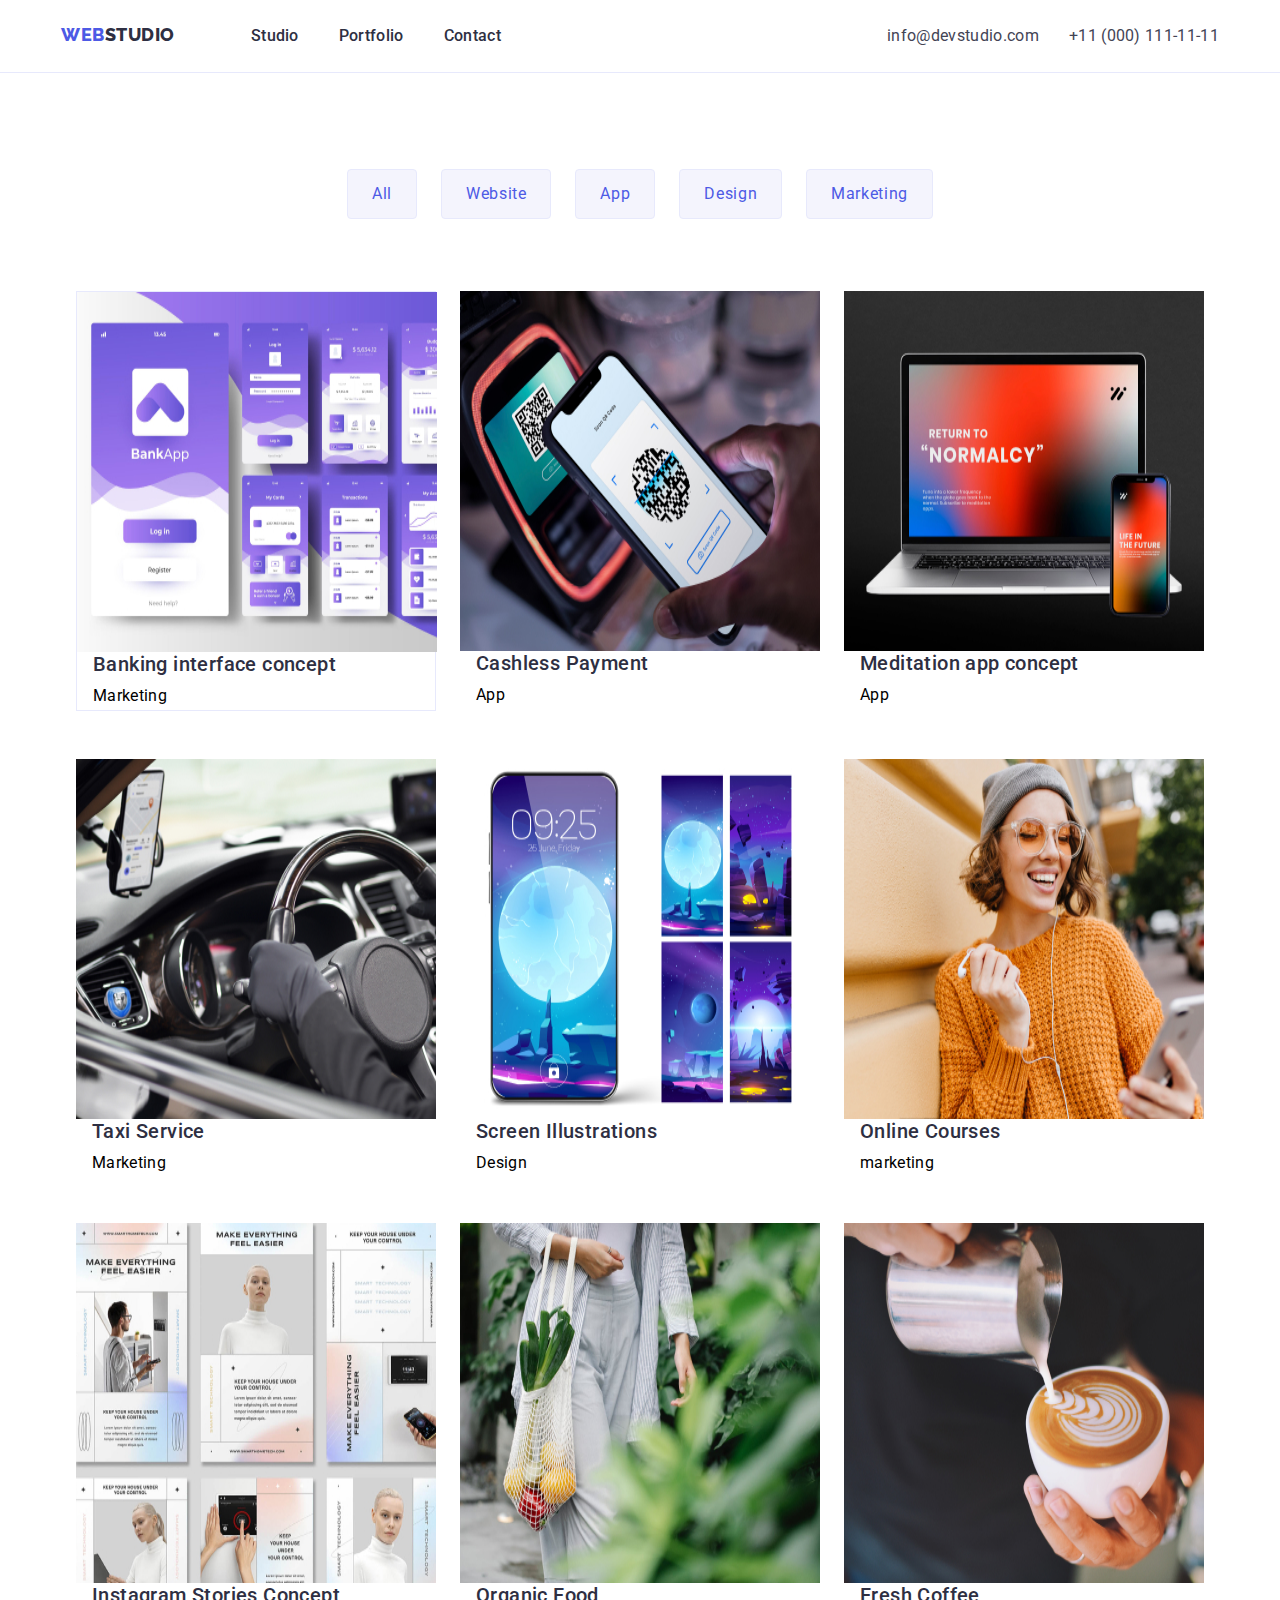
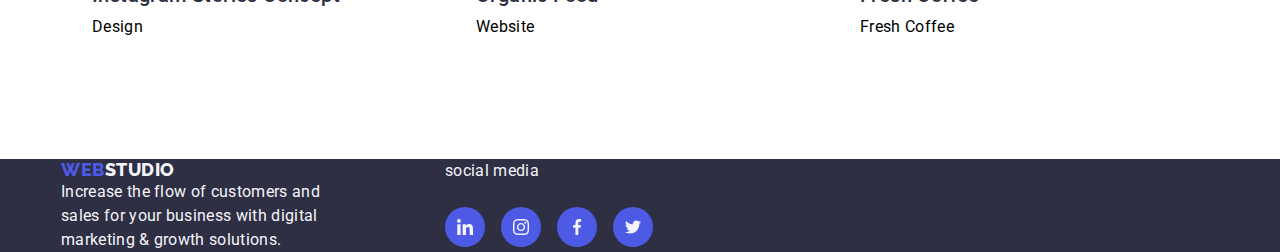
==== commit d6aae4e7: "portfolio psuedo element attempt" ====
--- a/portfolio.html
+++ b/portfolio.html
@@ -48,19 +48,13 @@
                         <li class="demo-list-item">
                             <div class="demo-list-item-list">
                                 <img class="demo-list-item-pictures" src="./images/imgbanking-app-concept.jpg" alt="banking imgbanking-app-concept">
-                                <div class="portfolio-overlay-text">
-                                    <p>4 Stylish and User-Friendly App Design Concepts · Task Manager App · Calorie Tracker App · Exotic Fruit Ecommerce App · Cloud Storage App</p>
-                                </div>
-                            <div>
+                            <div class="demo-list-item-card">
                                 <h3 class="demo-list-item-title">Banking interface concept</h3>
                                 <p class="demo-list-item-subtitle">Marketing</p>
                             </div>
                         </li>
                         <li class="demo-list-item-list">
-                            <img class="demo-list-item-pictures" src="./images/imgcashless-payment.jpg" alt="cashless imgcashless-payment">
-                            <div class="portfolio-overlay-text">
-                                <p>4 Stylish and User-Friendly App Design Concepts · Task Manager App · Calorie Tracker App · Exotic Fruit Ecommerce App · Cloud Storage App</p>
-                            </div>
+                            <img class="demo-list-item-pictures" src="./images/imgcashless-payment.jpg" alt="cashless imgcashless-payment">  
                             <div class="demo-list-item-card">
                                 <h3 class="demo-list-item-title">Cashless Payment</h3>
                                 <p class="demo-list-item-subtitle">App</p>
@@ -68,9 +62,6 @@
                         </li>
                         <li class="demo-list-item-list">
                             <img class="demo-list-item-pictures" src="./images/imgmeditation.jpg" alt="meditation imgmeditation">
-                            <div class="portfolio-overlay-text">
-                                <p>4 Stylish and User-Friendly App Design Concepts · Task Manager App · Calorie Tracker App · Exotic Fruit Ecommerce App · Cloud Storage App</p>
-                            </div>
                             <div class="demo-list-item-card">
                                 <h3 class="demo-list-item-title">Meditation app concept</h3>
                                 <p class="demo-list-item-subtitle">App</p>
@@ -78,9 +69,6 @@
                         </li>
                         <li class="demo-list-item-list">
                             <img class="demo-list-item-pictures" src="./images/imgtaxi-service.jpg" alt="Taxi imgtaxi-service">
-                            <div class="portfolio-overlay-text">
-                                <p>4 Stylish and User-Friendly App Design Concepts · Task Manager App · Calorie Tracker App · Exotic Fruit Ecommerce App · Cloud Storage App</p>
-                            </div>
                             <div class="demo-list-item-card">
                                 <h3 class="demo-list-item-title">Taxi Service</h3>
                                 <p class="demo-list-item-subtitle">Marketing</p>
@@ -88,9 +76,6 @@
                         </li>
                         <li class="demo-list-item-list">
                             <img class="demo-list-item-pictures" src="./images/imgscreen-illustrationx.jpg" alt="Screen imgscreen-illustrationx">
-                            <div class="portfolio-overlay-text">
-                                <p>4 Stylish and User-Friendly App Design Concepts · Task Manager App · Calorie Tracker App · Exotic Fruit Ecommerce App · Cloud Storage App</p>
-                            </div>
                             <div class="demo-list-item-card">
                                 <h3 class="demo-list-item-title">Screen Illustrations</h3>
                                 <p class="demo-list-item-subtitle">Design</p>
@@ -98,9 +83,6 @@
                         </li>
                         <li class="demo-list-item-list">
                             <img class="demo-list-item-pictures" src="./images/imgonline-courses.jpg" alt="courses imgonline-courses">
-                            <div class="portfolio-overlay-text">
-                                <p>4 Stylish and User-Friendly App Design Concepts · Task Manager App · Calorie Tracker App · Exotic Fruit Ecommerce App · Cloud Storage App</p>
-                            </div>
                             <div class="demo-list-item-card">
                                 <h3 class="demo-list-item-title">Online Courses</h3>
                                 <p class="demo-list-item-subtitle">marketing</p>
@@ -108,9 +90,6 @@
                         </li>
                         <li class="demo-list-item-list">
                             <img class="demo-list-item-pictures" src="./images/imginstagram-stories.jpg" alt="instagram imginstagram-stories">
-                            <div class="portfolio-overlay-text">
-                                <p>4 Stylish and User-Friendly App Design Concepts · Task Manager App · Calorie Tracker App · Exotic Fruit Ecommerce App · Cloud Storage App</p>
-                            </div>
                             <div class="demo-list-item-card">
                                 <h3 class="demo-list-item-title">Instagram Stories Concept</h3>
                                 <p class="demo-list-item-subtitle">Design</p>
@@ -118,9 +97,6 @@
                         </li>
                         <li class="demo-list-item-list">
                             <img class="demo-list-item-pictures" src="./images/imgorganic-food.jpg" alt="food imgorganic-food">
-                            <div class="portfolio-overlay-text">
-                                <p>4 Stylish and User-Friendly App Design Concepts · Task Manager App · Calorie Tracker App · Exotic Fruit Ecommerce App · Cloud Storage App</p>
-                            </div>
                             <div class="demo-list-item-card">
                                 <h3 class="demo-list-item-title">Organic Food</h3>
                                 <p class="demo-list-item-subtitle">Website</p>
@@ -128,9 +104,6 @@
                         </li>
                         <li class="demo-list-item-list">
                             <img class="demo-list-item-pictures" src="./images/imgfresh-coffee.jpg" alt="coffee imgfresh-coffee">
-                            <div class="portfolio-overlay-text">
-                                <p>4 Stylish and User-Friendly App Design Concepts · Task Manager App · Calorie Tracker App · Exotic Fruit Ecommerce App · Cloud Storage App</p>
-                            </div>
                             <div class="demo-list-item-card">
                                 <h3 class="demo-list-item-title">Fresh Coffee</h3>
                                 <p class="demo-list-item-subtitle">Fresh Coffee</p>
--- a/css/styles.css
+++ b/css/styles.css
@@ -341,15 +341,18 @@
     padding: 0 16px;
 
 }
+.demo-list-item-list:hover .demo-list-item-pictures{
+    content:"4 Stylish and User-Friendly App Design Concepts · Task Manager App · Calorie Tracker App · Exotic Fruit Ecommerce App · Cloud Storage App";
+    display:block;
+    position: absolute;
+    width: 360px;
+    height: 360px;
+    background: var(--green);
+}
+
 .demo-list-item-pictures {
     width: 360px;
-}
-
-.portfolio-overlay-text{
-    background: var(--green);
-}
-.portfolio-overlay-text::after{
-
+    height: 360px;
 }
 .demo-list-item-subtitle {
     color: var(--SLATE);
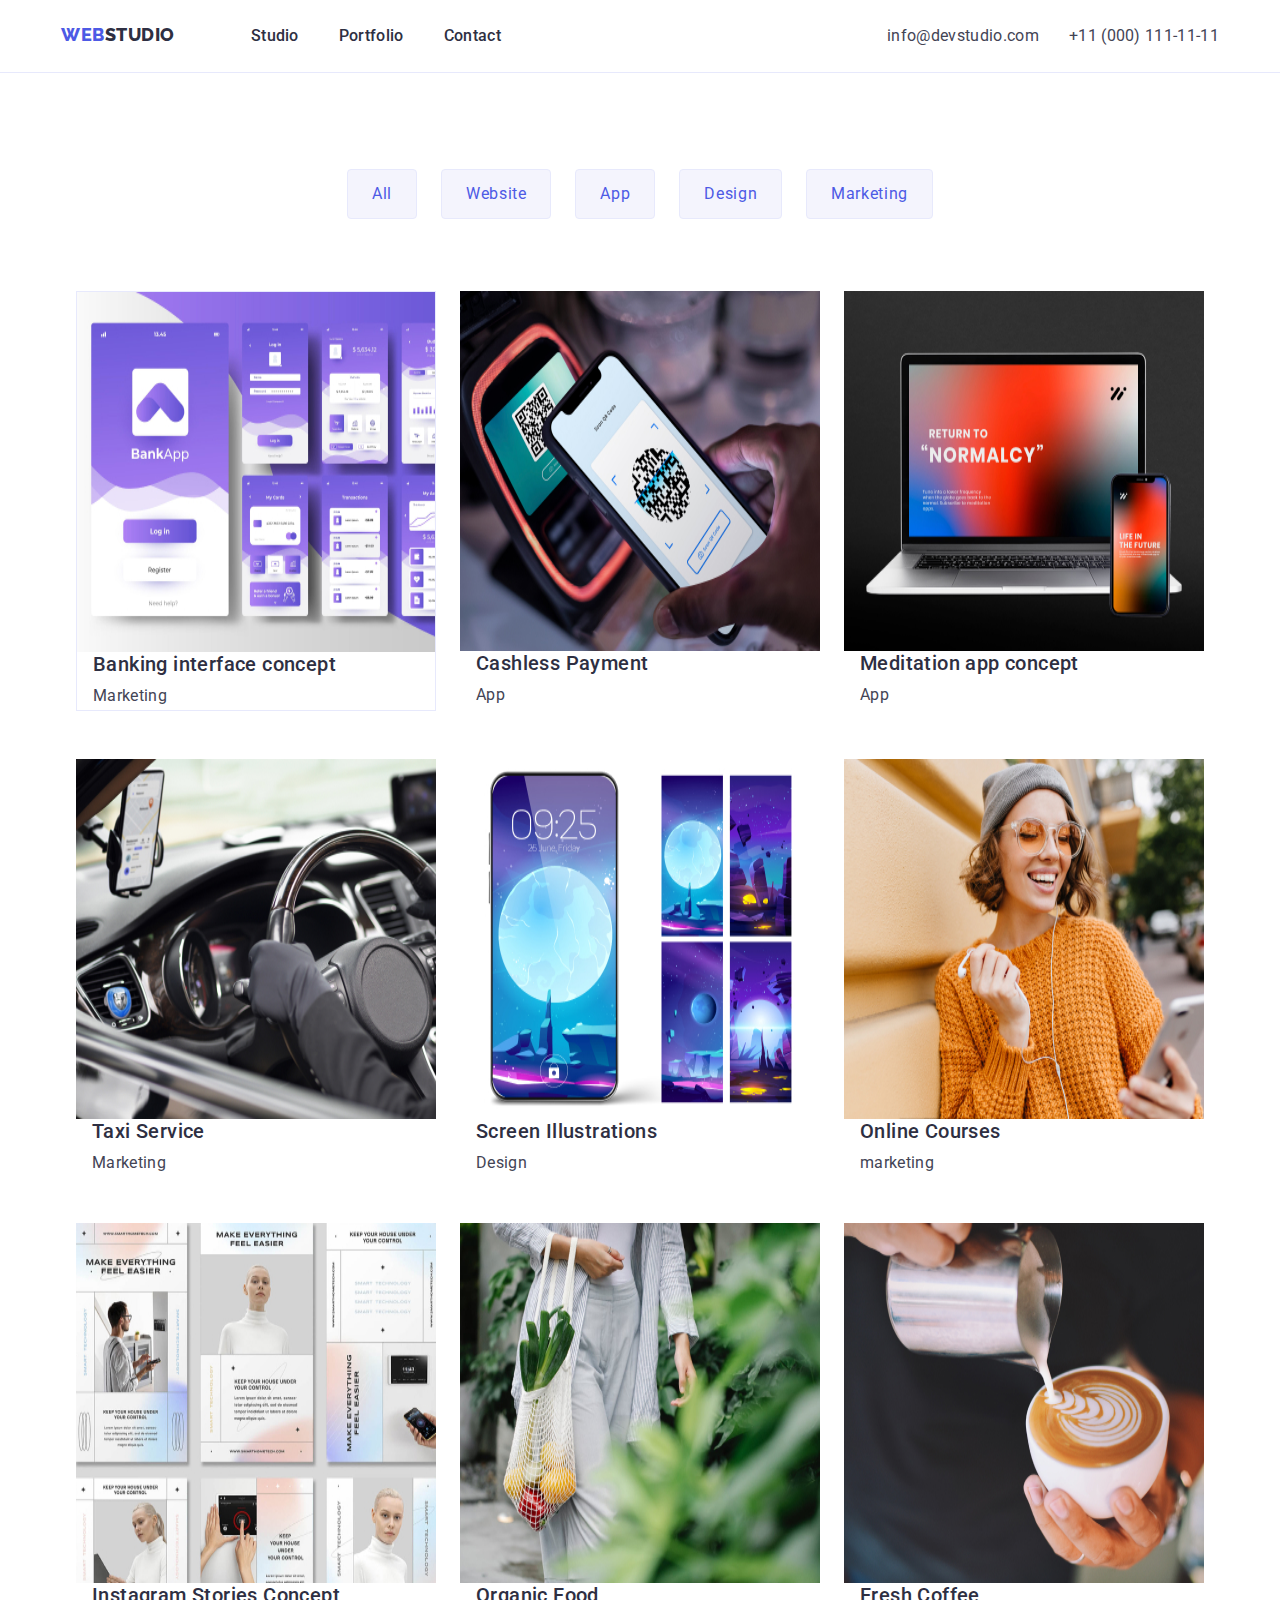
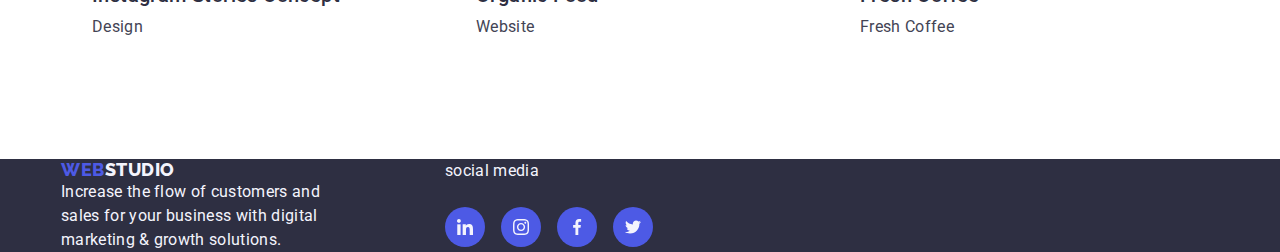
==== commit 6a607204: "created Js file for modal window" ====
--- a/portfolio.html
+++ b/portfolio.html
@@ -48,6 +48,8 @@
                         <li class="demo-list-item">
                             <div class="demo-list-item-list">
                                 <img class="demo-list-item-pictures" src="./images/imgbanking-app-concept.jpg" alt="banking imgbanking-app-concept">
+                                <p class="demo-list-item-subtitle-2">4 Stylish and User-Friendly App Design Concepts · Task Manager App · Calorie Tracker App · Exotic Fruit Ecommerce App · Cloud Storage App</p>
+                            </div>
                             <div class="demo-list-item-card">
                                 <h3 class="demo-list-item-title">Banking interface concept</h3>
                                 <p class="demo-list-item-subtitle">Marketing</p>
--- a/css/styles.css
+++ b/css/styles.css
@@ -76,8 +76,10 @@
     gap: 40px;
 }
 .nav-item {
-    text-transform: capitalize;}
-.nav-item-link:hover, .nav-item-link:focus, .nav-item-link:active, .address-item-link:hover, .address-item-link:focus, .address-item-link:active {
+    text-transform: capitalize;
+    position: relative;
+}
+.nav-item:hover .nav-item-link, .address-item-link:hover, .address-item-link:focus, .address-item-link:active {
     color: var(--ocean);}
 .nav-item-link {
     color: var(--navyblue);
@@ -85,6 +87,20 @@
     font-weight: 500;
     line-height: 24px; /* 150% */
     letter-spacing: 0.32px;}
+.nav-item:hover .nav-item-link::after {
+    width:100%;
+    background-color:var(--ocean);
+}
+.nav-item-link::after{
+    content:'';
+    height: 4px;
+    position: absolute;
+    border-radius: 2px;
+    border: 4px;
+    left:0;
+    bottom: -25px;
+
+}
 .address-list {
     display:inline-flex;
     gap: 30px;
@@ -341,25 +357,37 @@
     padding: 0 16px;
 
 }
-.demo-list-item-list:hover .demo-list-item-pictures{
-    content:"4 Stylish and User-Friendly App Design Concepts · Task Manager App · Calorie Tracker App · Exotic Fruit Ecommerce App · Cloud Storage App";
-    display:block;
-    position: absolute;
-    width: 360px;
-    height: 360px;
-    background: var(--green);
-}
-
 .demo-list-item-pictures {
     width: 360px;
     height: 360px;
 }
-.demo-list-item-subtitle {
-    color: var(--SLATE);
+.demo-list-item-list{
+    position: relative;
+    overflow: hidden;
+}
+.demo-list-item-list:hover .demo-list-item-subtitle-2{
+    top:0;
+}
+.demo-list-item-subtitle{
+    color: var(--slate);
     font-size: 16px;
     font-weight: 400;
     line-height: 24px; /* 150% */
     letter-spacing: 0.32px;
+}
+.demo-list-item-subtitle-2{
+    background-color: var(--iris);
+    color: var(--white);
+    font-size: 16px;
+    font-weight: 400;
+    line-height: 24px; /* 150% */
+    letter-spacing: 0.32px;
+    display: block;
+    width: 360px;
+    height:360px;
+    position:absolute;
+    top: 360px;
+    transition: top 250ms cubic-bezier(0.4, 0, 0.2, 1);
 }
 footer {
     margin: 100px o;
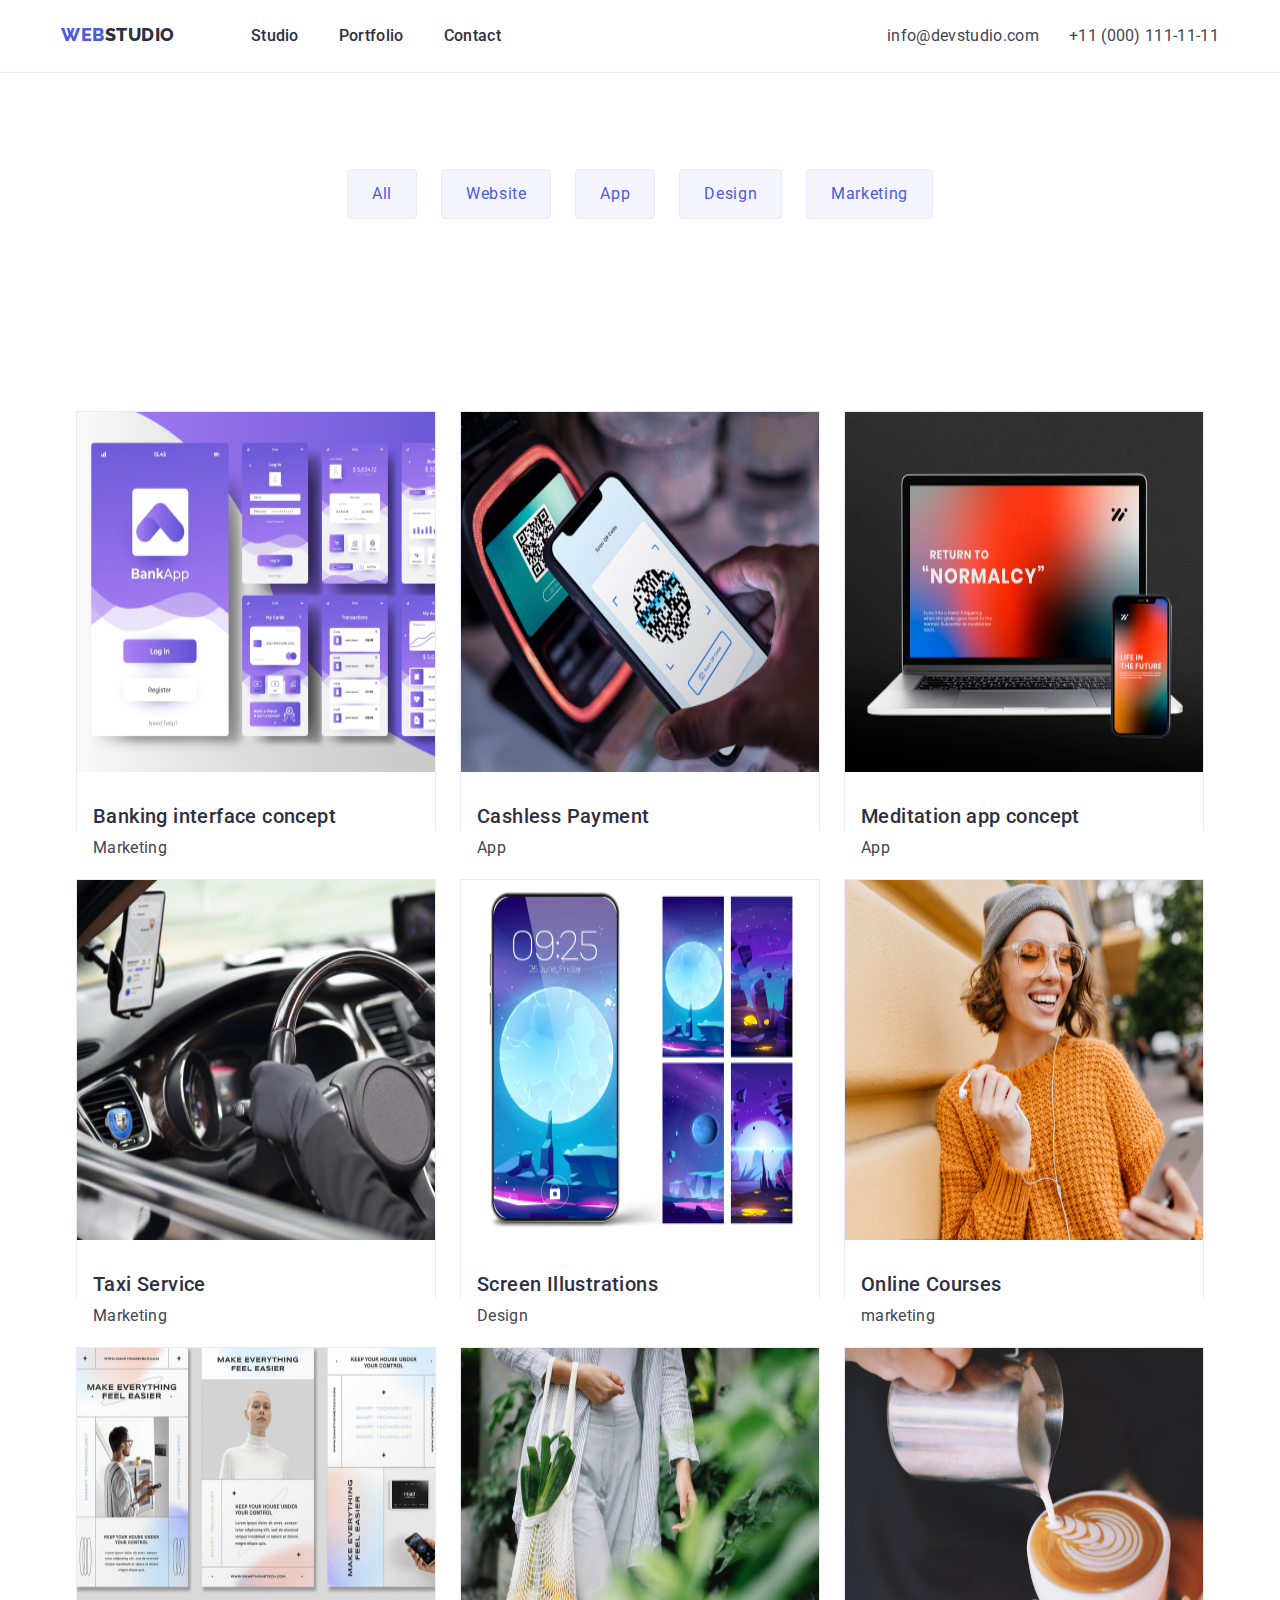
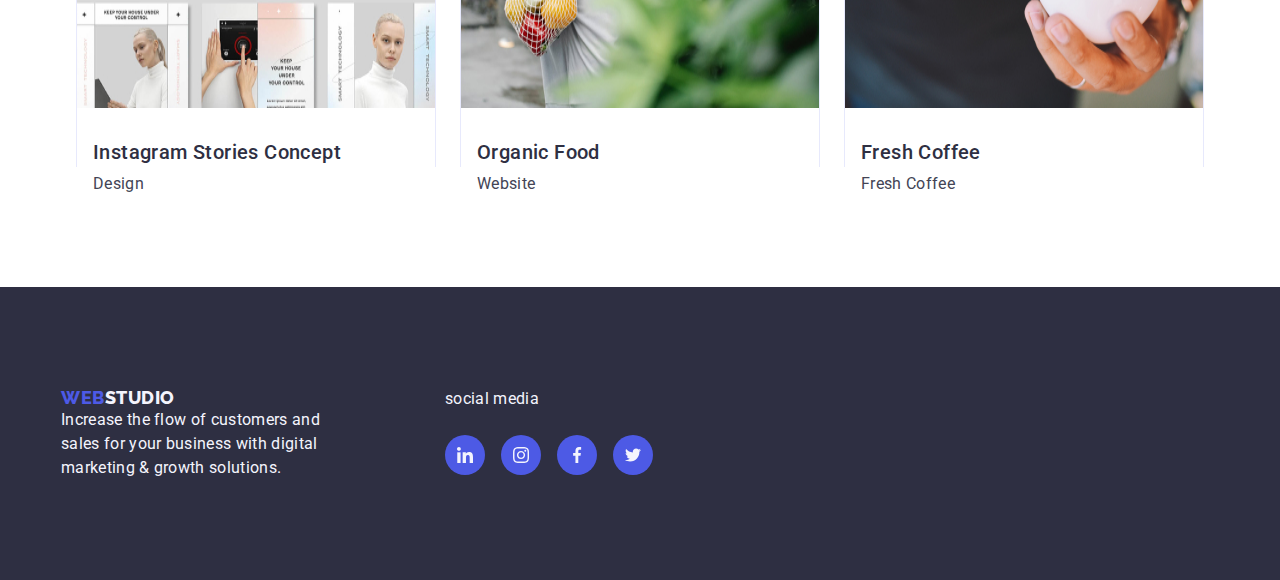
==== commit c7432242: "fixed li inconsistent name" ====
--- a/portfolio.html
+++ b/portfolio.html
@@ -47,65 +47,89 @@
                     <ul class="demo-list">
                         <li class="demo-list-item">
                             <div class="demo-list-item-list">
-                                <img class="demo-list-item-pictures" src="./images/imgbanking-app-concept.jpg" alt="banking imgbanking-app-concept">
-                                <p class="demo-list-item-subtitle-2">4 Stylish and User-Friendly App Design Concepts · Task Manager App · Calorie Tracker App · Exotic Fruit Ecommerce App · Cloud Storage App</p>
+                                    <img class="demo-list-item-pictures" src="./images/imgbanking-app-concept.jpg" alt="banking imgbanking-app-concept">
+                                    <p class="demo-list-item-subtitle-2">4 Stylish and User-Friendly App Design Concepts · Task Manager App · Calorie Tracker App · Exotic Fruit Ecommerce App · Cloud Storage App</p>
                             </div>
                             <div class="demo-list-item-card">
                                 <h3 class="demo-list-item-title">Banking interface concept</h3>
                                 <p class="demo-list-item-subtitle">Marketing</p>
                             </div>
                         </li>
-                        <li class="demo-list-item-list">
-                            <img class="demo-list-item-pictures" src="./images/imgcashless-payment.jpg" alt="cashless imgcashless-payment">  
+                        <li class="demo-list-item">
+                            <div class="demo-list-item-list">
+                                <img class="demo-list-item-pictures" src="./images/imgcashless-payment.jpg" alt="cashless imgcashless-payment">  
+                                <p class="demo-list-item-subtitle-2">4 Stylish and User-Friendly App Design Concepts · Task Manager App · Calorie Tracker App · Exotic Fruit Ecommerce App · Cloud Storage App</p>
+                            </div>
                             <div class="demo-list-item-card">
                                 <h3 class="demo-list-item-title">Cashless Payment</h3>
                                 <p class="demo-list-item-subtitle">App</p>
                             </div>
                         </li>
-                        <li class="demo-list-item-list">
-                            <img class="demo-list-item-pictures" src="./images/imgmeditation.jpg" alt="meditation imgmeditation">
+                        <li class="demo-list-item">
+                            <div class="demo-list-item-list">
+                                <img class="demo-list-item-pictures" src="./images/imgmeditation.jpg" alt="meditation imgmeditation">
+                                <p class="demo-list-item-subtitle-2">4 Stylish and User-Friendly App Design Concepts · Task Manager App · Calorie Tracker App · Exotic Fruit Ecommerce App · Cloud Storage App</p>
+                            </div>
                             <div class="demo-list-item-card">
                                 <h3 class="demo-list-item-title">Meditation app concept</h3>
                                 <p class="demo-list-item-subtitle">App</p>
                             </div>
                         </li>
-                        <li class="demo-list-item-list">
-                            <img class="demo-list-item-pictures" src="./images/imgtaxi-service.jpg" alt="Taxi imgtaxi-service">
+                        <li class="demo-list-item">
+                            <div class="demo-list-item-list">
+                                <img class="demo-list-item-pictures" src="./images/imgtaxi-service.jpg" alt="Taxi imgtaxi-service">
+                                <p class="demo-list-item-subtitle-2">4 Stylish and User-Friendly App Design Concepts · Task Manager App · Calorie Tracker App · Exotic Fruit Ecommerce App · Cloud Storage App</p>
+                            </div>
                             <div class="demo-list-item-card">
                                 <h3 class="demo-list-item-title">Taxi Service</h3>
                                 <p class="demo-list-item-subtitle">Marketing</p>
                             </div>
                         </li>
-                        <li class="demo-list-item-list">
-                            <img class="demo-list-item-pictures" src="./images/imgscreen-illustrationx.jpg" alt="Screen imgscreen-illustrationx">
+                        <li class="demo-list-item">
+                            <div class="demo-list-item-list">
+                                <img class="demo-list-item-pictures" src="./images/imgscreen-illustrationx.jpg" alt="Screen imgscreen-illustrationx">
+                                <p class="demo-list-item-subtitle-2">4 Stylish and User-Friendly App Design Concepts · Task Manager App · Calorie Tracker App · Exotic Fruit Ecommerce App · Cloud Storage App</p>
+                            </div>
                             <div class="demo-list-item-card">
                                 <h3 class="demo-list-item-title">Screen Illustrations</h3>
                                 <p class="demo-list-item-subtitle">Design</p>
                             </div>   
                         </li>
-                        <li class="demo-list-item-list">
-                            <img class="demo-list-item-pictures" src="./images/imgonline-courses.jpg" alt="courses imgonline-courses">
+                        <li class="demo-list-item">
+                            <div class="demo-list-item-list">
+                                <img class="demo-list-item-pictures" src="./images/imgonline-courses.jpg" alt="courses imgonline-courses">
+                                <p class="demo-list-item-subtitle-2">4 Stylish and User-Friendly App Design Concepts · Task Manager App · Calorie Tracker App · Exotic Fruit Ecommerce App · Cloud Storage App</p>
+                            </div>
                             <div class="demo-list-item-card">
                                 <h3 class="demo-list-item-title">Online Courses</h3>
                                 <p class="demo-list-item-subtitle">marketing</p>
                             </div>  
                         </li>
-                        <li class="demo-list-item-list">
-                            <img class="demo-list-item-pictures" src="./images/imginstagram-stories.jpg" alt="instagram imginstagram-stories">
+                        <li class="demo-list-item">
+                            <div class="demo-list-item-list">
+                                <img class="demo-list-item-pictures" src="./images/imginstagram-stories.jpg" alt="instagram imginstagram-stories">
+                                <p class="demo-list-item-subtitle-2">4 Stylish and User-Friendly App Design Concepts · Task Manager App · Calorie Tracker App · Exotic Fruit Ecommerce App · Cloud Storage App</p>
+                            </div>
                             <div class="demo-list-item-card">
                                 <h3 class="demo-list-item-title">Instagram Stories Concept</h3>
                                 <p class="demo-list-item-subtitle">Design</p>
                             </div>
                         </li>
-                        <li class="demo-list-item-list">
-                            <img class="demo-list-item-pictures" src="./images/imgorganic-food.jpg" alt="food imgorganic-food">
+                        <li class="demo-list-item">
+                            <div class="demo-list-item-list">
+                                <img class="demo-list-item-pictures" src="./images/imgorganic-food.jpg" alt="food imgorganic-food">
+                                <p class="demo-list-item-subtitle-2">4 Stylish and User-Friendly App Design Concepts · Task Manager App · Calorie Tracker App · Exotic Fruit Ecommerce App · Cloud Storage App</p>
+                            </div>
                             <div class="demo-list-item-card">
                                 <h3 class="demo-list-item-title">Organic Food</h3>
                                 <p class="demo-list-item-subtitle">Website</p>
                             </div>
                         </li>
-                        <li class="demo-list-item-list">
-                            <img class="demo-list-item-pictures" src="./images/imgfresh-coffee.jpg" alt="coffee imgfresh-coffee">
+                        <li class="demo-list-item">
+                            <div class="demo-list-item-list">
+                                <img class="demo-list-item-pictures" src="./images/imgfresh-coffee.jpg" alt="coffee imgfresh-coffee">
+                                <p class="demo-list-item-subtitle-2">4 Stylish and User-Friendly App Design Concepts · Task Manager App · Calorie Tracker App · Exotic Fruit Ecommerce App · Cloud Storage App</p>
+                            </div>
                             <div class="demo-list-item-card">
                                 <h3 class="demo-list-item-title">Fresh Coffee</h3>
                                 <p class="demo-list-item-subtitle">Fresh Coffee</p>
--- a/css/styles.css
+++ b/css/styles.css
@@ -40,8 +40,8 @@
 .container {
     width: 1158px;
     margin: 0 auto;}
-section {
-    padding-bottom: 120px;}
+.section {
+    padding: 120px 0;}
 .logo {
     color: var(--navyblue);
     font-family: 'Raleway',sans-serif;
@@ -117,7 +117,6 @@
     background-repeat: no-repeat;
     background-position: center;
     flex-shrink: 0;
-    padding: 120px;
 }
 .hero-title {
     color: var(--white);
@@ -144,12 +143,9 @@
 .hero-button:focus {
     background-color: var(--ocean);}
 .feature-section {
-    width: 1440px;
     height: 2592px;
-    padding-top:120px;
 }
 .features-list {
-    margin-top: 120px;
     display: flex;
     justify-content: space-between;
     gap: 8px;
@@ -159,6 +155,10 @@
     width: 264px;
     flex-direction: column;
     align-items: flex-start;
+}
+.feature-list-item-title{
+    margin-top: 8px;
+    margin-bottom: 8px;
 }
 .features-list-item-container{
     background-color: var(--cloud);
@@ -189,10 +189,6 @@
     font-size: 16px;
     line-height: 24px; /* 150% */
     letter-spacing: 0.32px;
-}
-.section-services {
-    width: 1440px;
-    padding: 120px;
 }
 .services-title {
     color: var(--navyblue);
@@ -213,9 +209,8 @@
     width: 360px;
     height: 300px;
 }
-.ourteam {
+.section-ourteam {
     background-color: var(--cloud);
-    padding: 120px;
 }
 .ourteam-title {
     color: var(--navyblue);
@@ -237,7 +232,6 @@
     flex-direction: column;
     justify-content: center;
     align-items: center;
-    gap: 8px;
     padding-top: 32px;
     padding-bottom: 32px;
     border-radius: 0px 0px 4px 4px;
@@ -281,6 +275,11 @@
     letter-spacing: 0.72px;
     text-transform: capitalize;
 }
+.ourcustomers-list{
+    display: flex;
+    justify-content: space-between;
+    align-items: center;
+}
 .ourcustomers-list-item {
     display: inline-block;
     align-items: center;
@@ -290,10 +289,15 @@
     gap: 24px;
     border-radius: 4px;
     border: 1px solid var(--light-slate);
-
+    fill:var(--light-slate)
+}
+.ourcustomers-list-item:hover{
+    fill: var(--ocean);
+    border: 1px solid var(--ocean);
 }
 .ourcustomers-list-item-icons{
     display:block;
+    justify-content: center;
     width: 104px;
     height: 56px;
     margin-top: 16px;
@@ -354,7 +358,7 @@
     flex-direction: column;
     align-items: flex-start;
     align-self: stretch;
-    padding: 0 16px;
+    padding: 32px 16px;
 
 }
 .demo-list-item-pictures {
@@ -390,7 +394,7 @@
     transition: top 250ms cubic-bezier(0.4, 0, 0.2, 1);
 }
 footer {
-    margin: 100px o;
+    padding: 100px 0;
     background-color: var(--navyblue);
 }
 .footer-container {
@@ -434,6 +438,57 @@
     height: 16px;
     flex-shrink: 0;
 }
-.footer-list-item-icon-socmed-icon:hover{
+.footer-icon-list-item-icon-svg:hover{
     background-color: var(--green);
-}+}
+.modal{
+    position: absolute;
+    top:50%;
+    left:50%;
+    transform: translate(-50%, -50%);
+}
+.is-hidden{
+    display: none;
+}
+.modal-content{
+    width: 408px;
+    height: 584px;
+    background-color: #31D0AA;
+}
+.modal-content-button{
+    margin-top: 50px;
+    margin-left: 350px;
+    display:flex;
+    justify-content: center;
+    align-items: center;
+    background-color: var(--iris);
+    flex-shrink: 0;
+    width: 40px;
+    height: 40px;
+    border-radius: 50%;
+}
+.modal-content-icon{
+    width: 40px;
+    height: 40px;
+    border-radius: 50%;
+}
+.modal-content-icon-svg{
+    fill: var(--light-slate);
+    display:flex;
+    justify-content: space-evenly;
+    width: 264px;
+    margin-top: 24px;
+}
+.modal-form{
+    display:flex;
+    flex-shrink: auto;
+    flex-direction: column;
+}
+.modal-form-username{
+
+}
+.modal-form-username-input{
+}
+.modal-form-password{}
+.modal-form-password-input{}
+.modal-form-submit{}